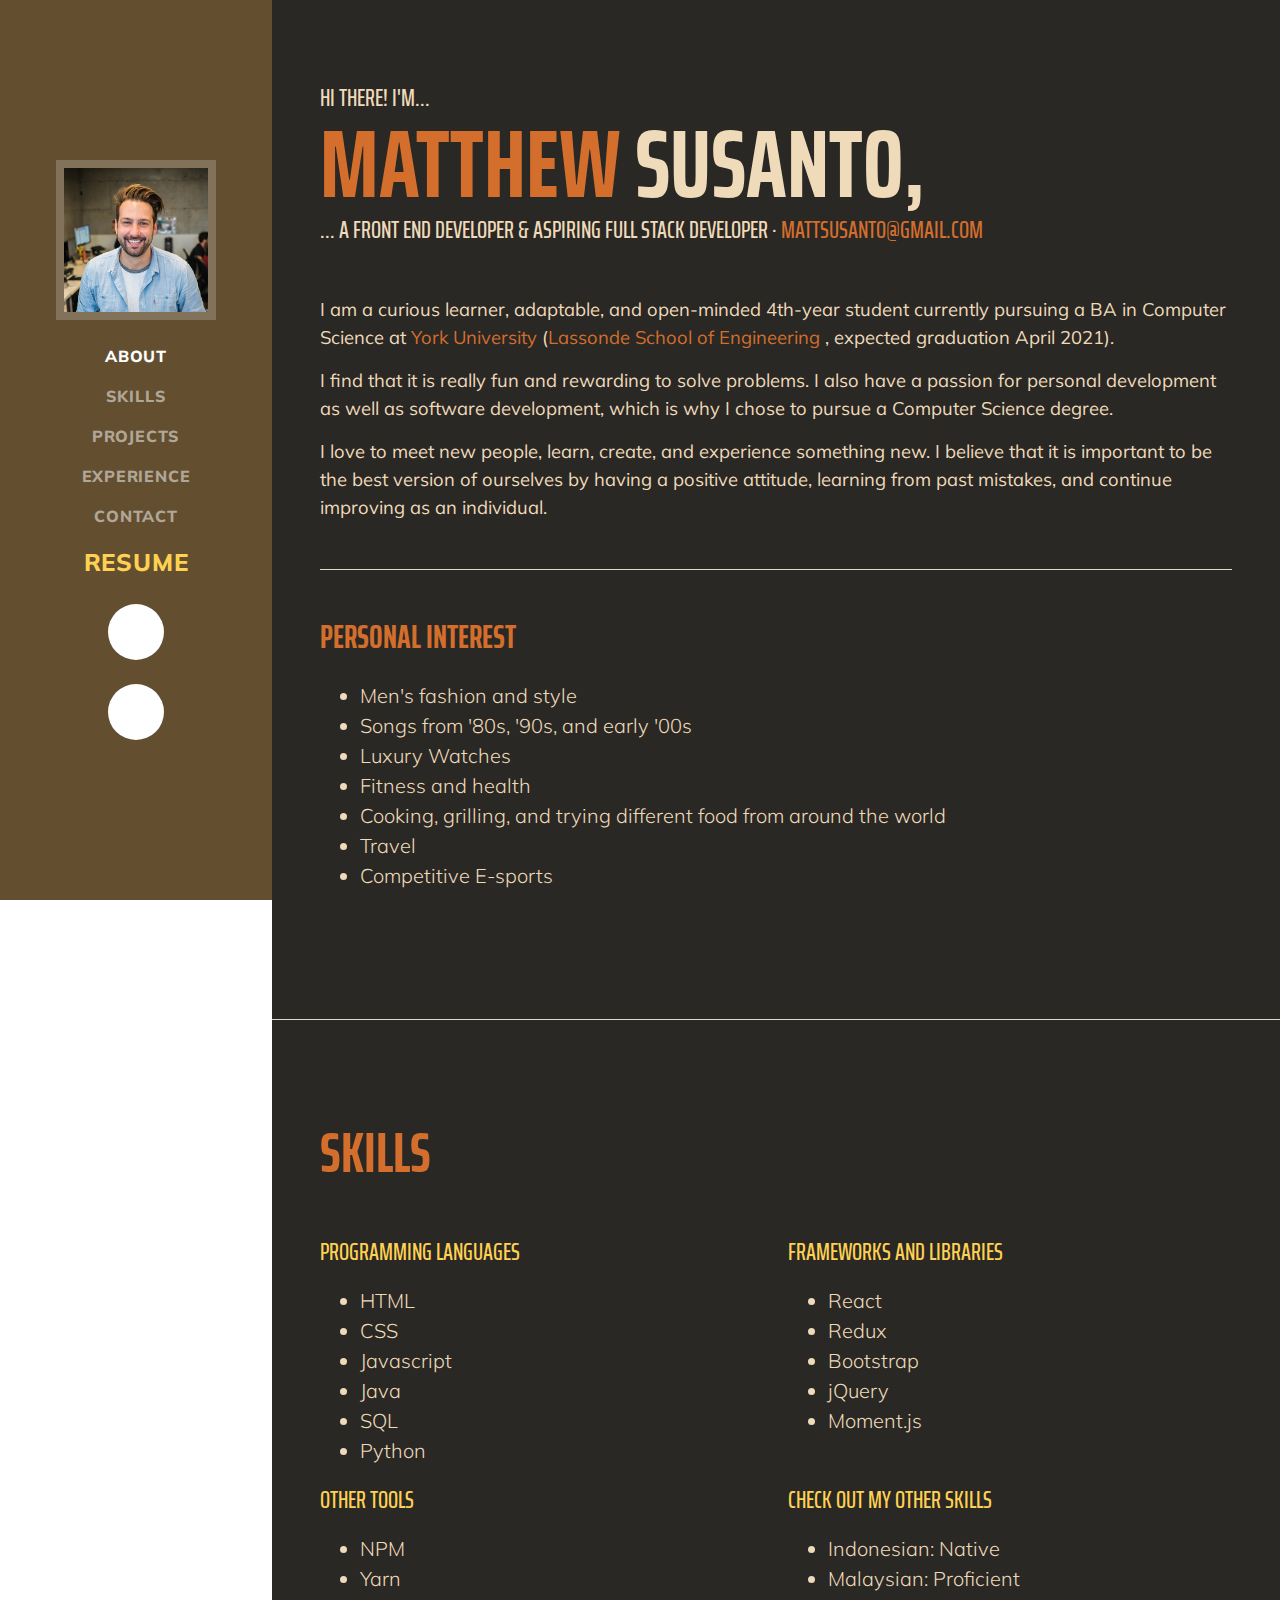
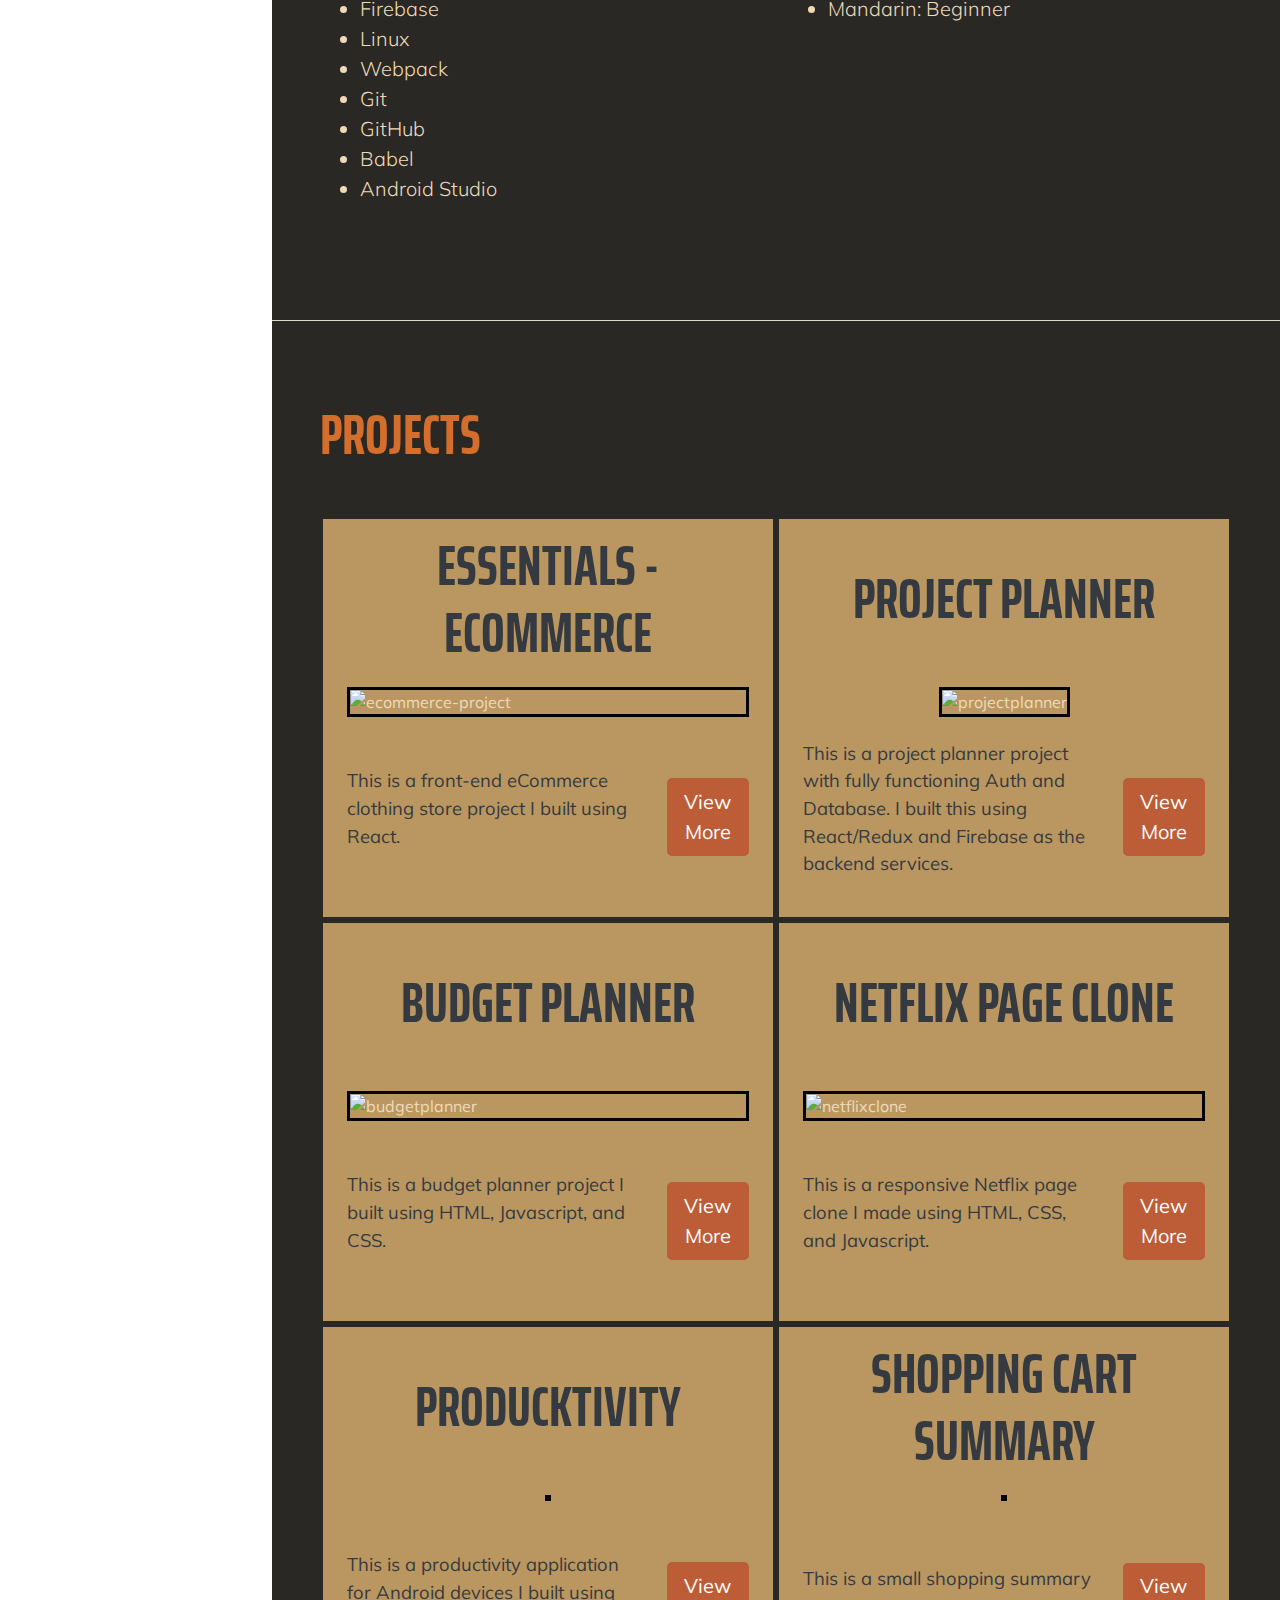
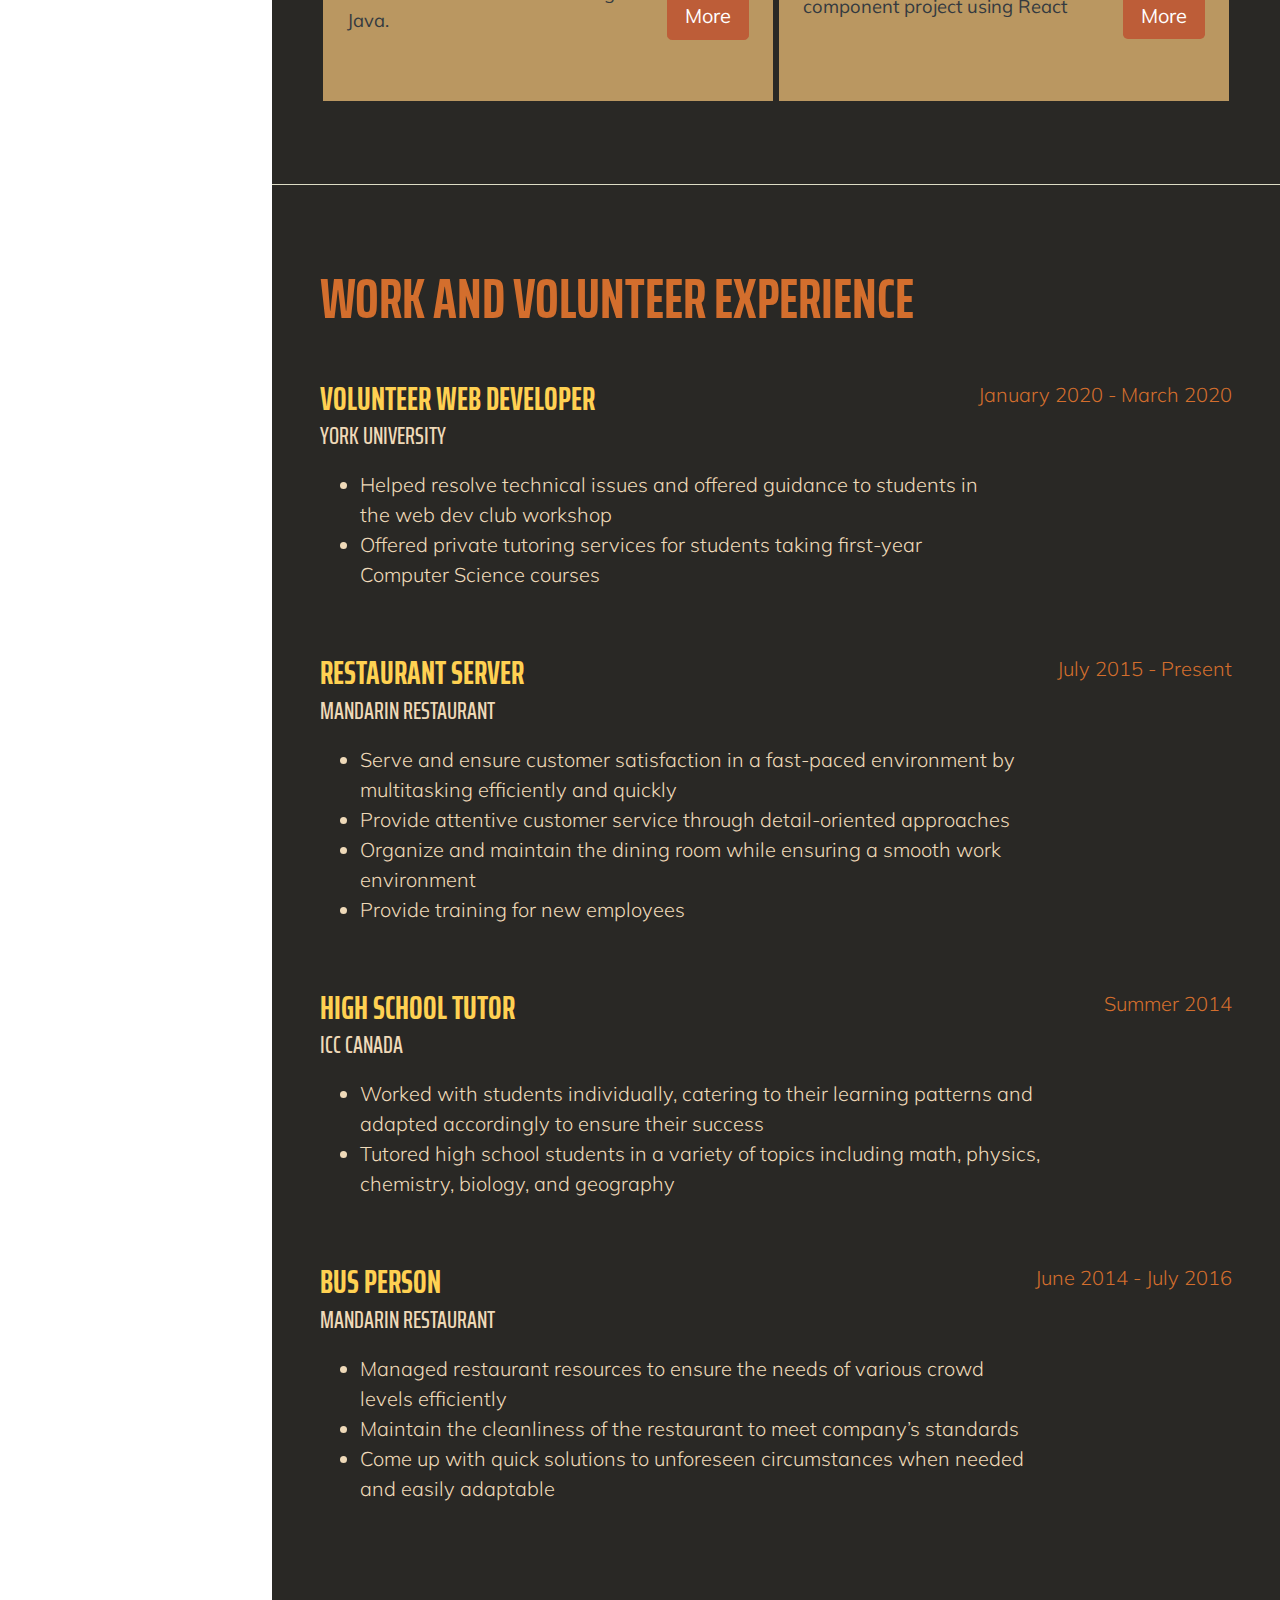
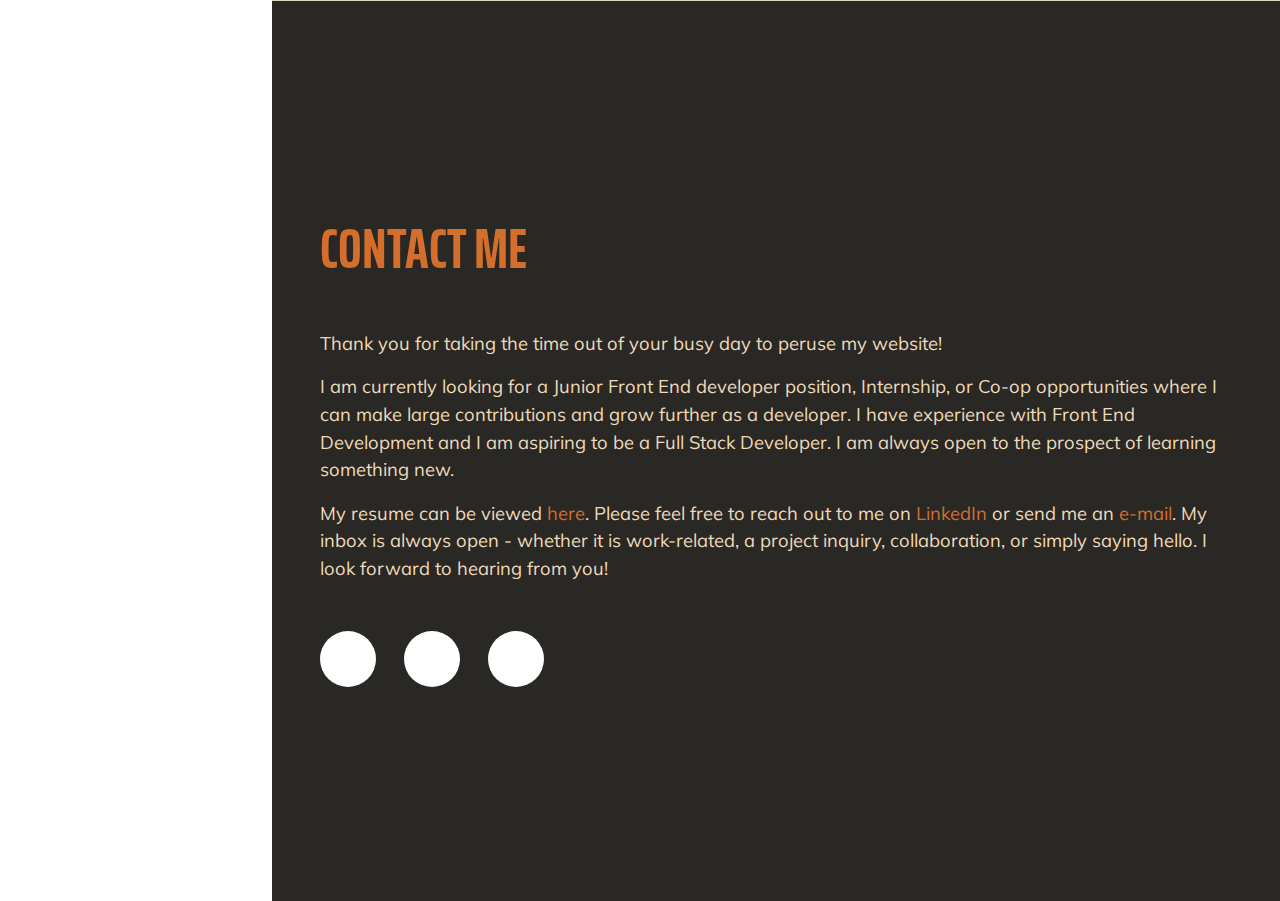
==== index.html @ cb255384 "Initial commit" ====
<!-- -------------------------------------------------------- -->
<!-- -------------------------------------------------------- -->
<!-- -------------------------------------------------------- -->
<!-- -------------------------------------------------------- -->

<!-- Thank you for taking the time to inspect my website. Enjoy browsing!
July 7, 2020 -->

<!-- -------------------------------------------------------- -->
<!-- -------------------------------------------------------- -->
<!-- -------------------------------------------------------- -->
<!DOCTYPE html>
<html lang="en">

<head>
    <meta charset="utf-8" />
    <meta name="viewport" content="width=device-width, initial-scale=1, shrink-to-fit=no" />
    <meta name="author" content="Matthew Susanto" />
    <title>Matthew Susanto</title>
    <link rel="icon" type="image/x-icon" href="assets/img/hydralogo.png" />
    <!-- im using fontawesome here -->
    <script src="https://use.fontawesome.com/releases/v5.13.0/js/all.js" crossorigin="anonymous"></script>
    <!-- this is the google font -->
    <link href="https://fonts.googleapis.com/css?family=Saira+Extra+Condensed:500,700" rel="stylesheet"
        type="text/css" />
    <link href="https://fonts.googleapis.com/css?family=Muli:400,400i,800,800i" rel="stylesheet" type="text/css" />
    <!-- the css with bootstrap -->
    <link href="css/styles.css" rel="stylesheet" />
</head>

<body id="page-top">
    <!-- This is the Navigation component-->
    <nav class="navbar navbar-expand-lg navbar-dark bg-primary fixed-top" id="sideNav">
        <a class="navbar-brand js-scroll-trigger" href="#page-top">
            <span class="d-block d-lg-none">Matthew Susanto</span>
            <span class="d-none d-lg-block"><img class="img-fluid slide-in-top img-profile rounded-circle mx-auto mb-2"
                    src="assets/img/profile.jpg" alt="" /></span>
        </a>
        <button class="navbar-toggler" type="button" data-toggle="collapse" data-target="#navbarSupportedContent"
            aria-controls="navbarSupportedContent" aria-expanded="false" aria-label="Toggle navigation"><span
                class="navbar-toggler-icon"></span></button>
        <div class="collapse navbar-collapse" id="navbarSupportedContent">
            <ul class="navbar-nav">
                <li class="nav-item"><a class="nav-link js-scroll-trigger" href="#about">About</a></li>
                <li class="nav-item"><a class="nav-link js-scroll-trigger" href="#skills">Skills</a></li>
                <li class="nav-item"><a class="nav-link js-scroll-trigger" href="#projects">Projects</a></li>
                <li class="nav-item"><a class="nav-link js-scroll-trigger" href="#experience">Experience</a></li>
                <li class="nav-item"><a class="nav-link js-scroll-trigger" href="#contact">Contact</a></li>
                <li class="nav-item"><a class="nav-link resume-link heartbeat"
                        href="https://www.matthewsusanto.com/MatthewResume-V1.pdf">Resume</a></li>
                <li class="nav-item p-3  d-flex justify-content-center">
                    <div class="social-icons-nav ">
                        <a class="nav-link social-icon-nav " href="https://www.linkedin.com/in/matthewsusanto/"><i
                                class="fab fa-linkedin-in"></i></a>
                    </div>
                </li>

                <li class="nav-item p-2  d-flex justify-content-center">
                    <div class="social-icons-nav ">
                        <a class="nav-link social-icon-nav" href="https://github.com/MatthewSusanto"><i
                                class="fab fa-github"></i></a>
                    </div>
                </li>


            </ul>



        </div>

        <a href=""></a>
    </nav>
    <!-- Page Content-->
    <div class="container-fluid p-0 bg-dark text-light">
        <!-- THe about component-->
        <section class="resume-section" id="about">

            <!-- This will be the setting for the mobile -->

            <div class="resume-section-content">
                <span class="photo-mobile "><img class="rounded-circle mobile-img mt-5" src="assets/img/profile.jpg"
                        alt=""></span>

                <div class="mobile-title">
                    <div class="tagline-mobile subheading">Hi there! I'm...</div>
                    <h1 class="mb-0 text-light scale-in-center">
                        <span class="text-primary "> Matthew </span>
                        Susanto,
                    </h1>
                    <div class="subheading mb-5">
                        ... A Front End Developer & aspiring Full Stack Developer ·
                        <a class="text-primary" href="mailto:mattsusanto@gmail.com">mattsusanto@gmail.com</a>
                    </div>
                </div>
                <p class="lead">I am a curious learner, adaptable, and open-minded 4th-year student currently
                    pursuing a BA
                    in Computer Science at <a class="=" text-primary href="https://www.yorku.ca/index.html">York
                        University</a> (<a class="=" text-primary href="https://lassonde.yorku.ca/">Lassonde
                        School of Engineering </a>, expected graduation April 2021).</p>
                <p class="lead">I find that it is really fun and rewarding to solve problems. I also have a passion
                    for personal development as well as software development, which is why I chose to pursue a Computer
                    Science degree.</p>
                <p class="lead mb-5">
                    I love to meet new people, learn, create, and experience something new. I believe that it is
                    important to be the best version of ourselves by having a positive attitude, learning from past
                    mistakes, and continue improving as an individual.</p>

                <hr>

                <div class="mb-5 mt-5">

                    <h3 class="mb-4  text-primary">Personal interest</h3>

                    <ul class="lead">

                        <li> Men's fashion and style </li>
                        <li> Songs from '80s, '90s, and early '00s </li>
                        <li> Luxury Watches </li>
                        <li> Fitness and health </li>
                        <li> Cooking, grilling, and trying different food from around the world</li>
                        <li> Travel </li>
                        <li> Competitive E-sports </li>
                    </ul>

                </div>


            </div>
        </section>

        <hr class="m-0" />

        <!-- skills componennt -->

        <section class="resume-section" id="skills">
            <div class="resume-section-content">

                <h2 class="mb-5 text-primary">Skills</h2>





                <div class="row">
                    <div class="col">


                        <div class="subheading mb-3 text-secondary">Programming Languages</div>
                        <ul class="fa-ul mb-3 lead">
                            <li>
                                <span class="fa-li"><i class="fas fa-check"></i></span>
                                HTML
                            </li>
                            <li>
                                <span class="fa-li"><i class="fas fa-check"></i></span>
                                CSS
                            </li>
                            <li>
                                <span class="fa-li"><i class="fas fa-check"></i></span>
                                Javascript
                            </li>
                            <li>
                                <span class="fa-li"><i class="fas fa-check"></i></span>
                                Java
                            </li>
                            <li>
                                <span class="fa-li"><i class="fas fa-check"></i></span>
                                SQL
                            </li>
                            <li>
                                <span class="fa-li"><i class="fas fa-check"></i></span>
                                Python
                            </li>

                        </ul>

                    </div>

                    <div class="col">
                        <div class="subheading mb-3 text-secondary">Frameworks and Libraries</div>

                        <ul class="fa-ul mb-3 lead">
                            <li>
                                <span class="fa-li"><i class="fas fa-check"></i></span>
                                React
                            </li>
                            <li>
                                <span class="fa-li"><i class="fas fa-check"></i></span>
                                Redux
                            </li>
                            <li>
                                <span class="fa-li"><i class="fas fa-check"></i></span>
                                Bootstrap
                            </li>
                            <li>
                                <span class="fa-li"><i class="fas fa-check"></i></span>
                                jQuery
                            </li>
                            <li>
                                <span class="fa-li"><i class="fas fa-check"></i></span>
                                Moment.js
                            </li>
                        </ul>
                    </div>

                </div>




                <div class="row">
                    <div class="col">
                        <div class="subheading mb-3 text-secondary">Other Tools</div>

                        <ul class="fa-ul mb-3 lead">
                            <li>
                                <span class="fa-li"><i class="fas fa-check"></i></span>
                                NPM
                            </li>
                            <li>
                                <span class="fa-li"><i class="fas fa-check"></i></span>
                                Yarn
                            </li>
                            <li>
                                <span class="fa-li"><i class="fas fa-check"></i></span>
                                Firebase
                            </li>
                            <li>
                                <span class="fa-li"><i class="fas fa-check"></i></span>
                                Linux
                            </li>
                            <li>
                                <span class="fa-li"><i class="fas fa-check"></i></span>
                                Webpack
                            </li>
                            <li>
                                <span class="fa-li"><i class="fas fa-check"></i></span>
                                Git
                            </li>
                            <li>
                                <span class="fa-li"><i class="fas fa-check"></i></span>
                                GitHub
                            </li>

                            <li>
                                <span class="fa-li"><i class="fas fa-check"></i></span>
                                Babel
                            </li>
                            <li>
                                <span class="fa-li"><i class="fas fa-check"></i></span>
                                Android Studio
                            </li>



                        </ul>
                    </div>
                    <div class="col">
                        <div class="subheading mb-3 text-secondary">Check Out My Other Skills</div>

                        <ul class="fa-ul mb-0 lead">
                            <li>
                                <span class="fa-li"><i class="fas fa-check"></i></span>
                                Indonesian: Native
                            </li>
                            <li>
                                <span class="fa-li"><i class="fas fa-check"></i></span>
                                Malaysian: Proficient
                            </li>
                            <li>
                                <span class="fa-li"><i class="fas fa-check"></i></span>
                                Mandarin: Beginner
                            </li>


                        </ul>
                    </div>
                </div>







            </div>

        </section>

        <hr class="m-0" />

        <!-- My Projects -->
        <section class="resume-section" id="projects">

            <div class="resume-section-content">
                <h2 class="mb-5  text-primary">Projects</h2>

                <!-- 
                Main container for projects -->

                <div class="container-fluid">

                    <div class="row">
                        <div class="col-xl-6  bg-light project-card">

                            <!-- inside container -->
                            <div class="container">
                                <div class="row my-3">
                                    <div class="col">
                                        <h2 class="text-center project-name">Essentials - eCommerce</h2>
                                    </div>

                                </div>

                                <!-- For the gifs -->
                                <div class="row">
                                    <div class="col gif-col">
                                        <img class="w-100 project-gif"
                                            src="https://github.com/MatthewSusanto/resource/raw/master/videoGif/HeroSignin.gif?"
                                            alt="ecommerce-project">
                                    </div>
                                </div>

                                <!-- Description and view more -->
                                <div class="row project-description">
                                    <div class="col-9">

                                        <p class="text-dark lead">This is a front-end eCommerce clothing store project I
                                            built using React.
                                        </p>

                                    </div>
                                    <!-- for the button -->
                                    <div class="col-3 align-self-center text-right">
                                        <a type="button" class="btn btn-lg btn-primary btn-block"
                                            href="projects.html#ecommerce">View
                                            More</a>
                                    </div>

                                </div>
                            </div>


                        </div>
                        <div class="col-xl-6  bg-light  project-card">
                            <!-- inside container -->
                            <div class="container">
                                <div class="row my-3 ">
                                    <div class="col">
                                        <h2 class="text-center project-name">Project Planner</h2>
                                    </div>

                                </div>

                                <!-- For the gifs -->
                                <div class="row">
                                    <div class="col gif-col">
                                        <img class="mw-100 project-gif h-auto text-center"
                                            src="https://github.com/MatthewSusanto/resource/raw/master/marioplanner/ezgif.com-crop.gif?"
                                            alt="projectplanner">
                                    </div>
                                </div>

                                <!-- Description and view more -->
                                <div class="row project-description">
                                    <div class="col-9">

                                        <p class="text-dark lead">This is a project planner project with fully
                                            functioning
                                            Auth and Database. I
                                            built this using React/Redux and Firebase as the backend services.
                                        </p>

                                    </div>
                                    <!-- for the button -->
                                    <div class="col-3 align-self-center text-right">
                                        <a type="button" class="btn btn-lg btn-primary btn-block"
                                            href="projects.html#projectplanner">View
                                            More</a>
                                    </div>

                                </div>
                            </div>
                        </div>

                    </div>



                    <div class="row">
                        <div class="col-xl-6 bg-light project-card">
                            <!-- inside container -->
                            <div class="container">
                                <div class="row my-3">
                                    <div class="col">
                                        <h2 class="text-center project-name">Budget Planner</h2>
                                    </div>

                                </div>

                                <!-- For the gifs -->
                                <div class="row">
                                    <div class="col gif-col">
                                        <img class="w-100 project-gif"
                                            src="https://github.com/MatthewSusanto/resource/raw/master/budgety/ezgif.com-video-to-gif%20(2).gif?"
                                            alt="budgetplanner">
                                    </div>
                                </div>

                                <!-- Description and view more -->
                                <div class="row project-description">
                                    <div class="col-9">

                                        <p class="text-dark lead">This is a budget planner project I built using HTML,
                                            Javascript, and CSS.


                                        </p>

                                    </div>
                                    <!-- for the button -->
                                    <div class="col-3 align-self-center text-right">
                                        <a type="button" class="btn btn-lg btn-primary btn-block"
                                            href="projects.html#budgetplanner">View
                                            More</a>
                                    </div>

                                </div>
                            </div>
                        </div>
                        <div class="col-xl-6  bg-light project-card">
                            <!-- inside container -->
                            <div class="container">
                                <div class="row my-3">
                                    <div class="col">
                                        <h2 class="text-center project-name">Netflix Page Clone</h2>
                                    </div>

                                </div>

                                <!-- For the gifs -->
                                <div class="row">
                                    <div class="col gif-col">
                                        <img class="w-100 project-gif"
                                            src="https://github.com/MatthewSusanto/resource/raw/master/netflixClone/ezgif.com-crop.gif?r"
                                            alt="netflixclone">
                                    </div>
                                </div>

                                <!-- Description and view more -->
                                <div class="row project-description">
                                    <div class="col-9">

                                        <p class="text-dark lead">This is a responsive Netflix page clone I made
                                            using HTML, CSS, and
                                            Javascript.
                                        </p>

                                    </div>
                                    <!-- for the button -->
                                    <div class="col-3 align-self-center text-right">
                                        <a type="button" class="btn btn-lg btn-primary btn-block"
                                            href="projects.html#netflixclone">View
                                            More</a>
                                    </div>

                                </div>
                            </div>
                        </div>

                    </div>

                    <div class="row">
                        <div class="col-xl-6  bg-light project-card">
                            <!-- inside container -->
                            <div class="container">
                                <div class="row my-3">
                                    <div class="col">
                                        <h2 class="text-center project-name">Producktivity</h2>
                                    </div>

                                </div>

                                <!-- For the gifs -->
                                <div class="row">
                                    <div class="col gif-col">
                                        <img class="mw-100 project-gif"
                                            src="https://github.com/MatthewSusanto/resource/raw/master/producktivityGIF/AllowPermission.gif?"
                                            alt="">
                                    </div>
                                </div>

                                <!-- Description and view more -->
                                <div class="row project-description">
                                    <div class="col-9">

                                        <p class="text-dark lead">This is a productivity application for Android devices
                                            I
                                            built using Java.
                                        </p>

                                    </div>
                                    <!-- for the button -->
                                    <div class="col-3 align-self-center text-right">
                                        <a type="button" class="btn btn-lg btn-primary btn-block"
                                            href="projects.html#producktivity">View
                                            More</a>
                                    </div>

                                </div>
                            </div>
                        </div>
                        <div class="col-xl-6 bg-light project-card">

                            <div class="container">
                                <div class="row my-3">
                                    <div class="col">
                                        <h2 class="text-center project-name">Shopping Cart Summary</h2>
                                    </div>

                                </div>

                                <!-- For the gifs -->
                                <div class="row">
                                    <div class="col gif-col">
                                        <img class="mw-100 project-gif"
                                            src="https://github.com/MatthewSusanto/resource/raw/master/shoppingSummary/shoppingSummary.gif?"
                                            alt="">
                                    </div>
                                </div>

                                <!-- Description and view more -->
                                <div class="row project-description">
                                    <div class="col-9">

                                        <p class="text-dark lead">This is a small shopping summary component project
                                            using React


                                        </p>

                                    </div>
                                    <!-- for the button -->
                                    <div class="col-3 align-self-center text-center">
                                        <a type="button" class=" js-scroll-triggerbtn btn-lg btn-primary btn-block"
                                            href="projects.html#shoppingcart">View
                                            More</a>
                                    </div>

                                </div>
                            </div>

                        </div>

                    </div>

                </div>




            </div>
        </section>


        <hr class="m-0" />

        <!-- Work Experience-->
        <section class="resume-section" id="experience">

            <div class="resume-section-content">
                <h2 class="mb-5  text-primary">Work and Volunteer Experience</h2>
                <div class="d-flex flex-column flex-md-row justify-content-between mb-5 lead">
                    <div class="flex-grow-1">
                        <h3 class="mb-0  text-secondary">Volunteer Web Developer
                        </h3>
                        <div class="subheading mb-3">York University</div>
                        <ul>
                            <li>Helped resolve technical issues and offered guidance to students in the web dev club
                                workshop
                            </li>
                            <li>Offered private tutoring services for students taking first-year Computer Science
                                courses</li>
                        </ul>
                    </div>
                    <div class="flex-shrink-0"><span class="text-primary">January 2020 - March 2020</span></div>
                </div>
                <div class="d-flex flex-column flex-md-row justify-content-between mb-5 lead">
                    <div class="flex-grow-1">
                        <h3 class="mb-0  text-secondary">Restaurant Server</h3>
                        <div class="subheading mb-3">Mandarin Restaurant</div>
                        <ul>
                            <li>Serve and ensure customer satisfaction in a fast-paced environment by multitasking
                                efficiently and quickly</li>
                            <li>Provide attentive customer service through detail-oriented approaches</li>
                            <li>Organize and maintain the dining room while ensuring a smooth work environment</li>
                            <li>Provide training for new employees</li>
                        </ul>

                    </div>
                    <div class="flex-shrink-0"><span class="text-primary">July 2015 - Present</span></div>
                </div>
                <div class="d-flex flex-column flex-md-row justify-content-between mb-5 lead">
                    <div class="flex-grow-1">
                        <h3 class="mb-0  text-secondary">High School Tutor</h3>
                        <div class="subheading mb-3">ICC Canada</div>
                        <ul>
                            <li>Worked with students individually, catering to their learning patterns and adapted
                                accordingly to ensure their success</li>
                            <li>Tutored high school students in a variety of topics including math, physics, chemistry,
                                biology, and geography</li>
                        </ul>
                    </div>
                    <div class="flex-shrink-0"><span class="text-primary">Summer 2014</span></div>
                </div>

                <div class="d-flex flex-column flex-md-row justify-content-between lead">
                    <div class="flex-grow-1">
                        <h3 class="mb-0  text-secondary">Bus Person
                        </h3>
                        <div class="subheading mb-3">Mandarin Restaurant</div>
                        <ul>
                            <li>Managed restaurant resources to ensure the needs of various crowd levels efficiently

                            </li>
                            <li>Maintain the cleanliness of the restaurant to meet company’s standards</li>
                            <li>Come up with quick solutions to unforeseen circumstances when needed and easily
                                adaptable
                            </li>
                        </ul>
                    </div>
                    <div class="flex-shrink-0"><span class="text-primary">June 2014 - July 2016
                        </span></div>
                </div>
            </div>
        </section>


        <hr class="m-0" />
        <!-- Contact component-->
        <section class="resume-section" id="contact">
            <div class="resume-section-content">
                <h2 class="mb-5 text-primary">Contact Me</h2>
                <p class="lead">
                    Thank you for taking the time out of your busy day to peruse my website! </p>

                <p class="lead">

                    I am currently looking for a Junior Front End developer position, Internship, or Co-op opportunities
                    where I can make large contributions and grow further as a developer. I have experience with Front
                    End Development and I am aspiring to be a Full Stack Developer. I am always open to the prospect of
                    learning something new.

                </p>

                <p class="lead">
                    My resume can be viewed <a href="https://www.matthewsusanto.com/MatthewResume-V1.pdf">here</a>.
                    Please feel free to reach out to me on <a
                        href="https://www.linkedin.com/in/matthewsusanto/">LinkedIn</a> or send me an <a
                        class="text-primary" href="mailto:mattsusanto@gmail.com">e-mail</a>.
                    My inbox is always open -
                    whether it is work-related, a project inquiry, collaboration, or simply saying hello. I look forward
                    to hearing from you! </p>

                <div class="social-icons mt-5">
                    <a class="social-icon" href="https://www.linkedin.com/in/matthewsusanto/"><i
                            class="fab fa-linkedin-in"></i></a>
                    <a class="social-icon" href="https://github.com/MatthewSusanto"><i class="fab fa-github"></i></a>
                    <a class="social-icon" href="https://www.matthewsusanto.com/MatthewResume-V1.pdf"><i
                            class="fas fa-file-alt	"></i></a>



                </div>
            </div>
        </section>

    </div>

    <!-- these are the js scripts, and bootstrap -->
    <script src="https://cdnjs.cloudflare.com/ajax/libs/jquery/3.5.1/jquery.min.js"></script>
    <script src="https://stackpath.bootstrapcdn.com/bootstrap/4.5.0/js/bootstrap.bundle.min.js"></script>
    <script src="https://cdnjs.cloudflare.com/ajax/libs/jquery-easing/1.4.1/jquery.easing.min.js"></script>
    <script src="js/scripts.js"></script>
</body>

</html>
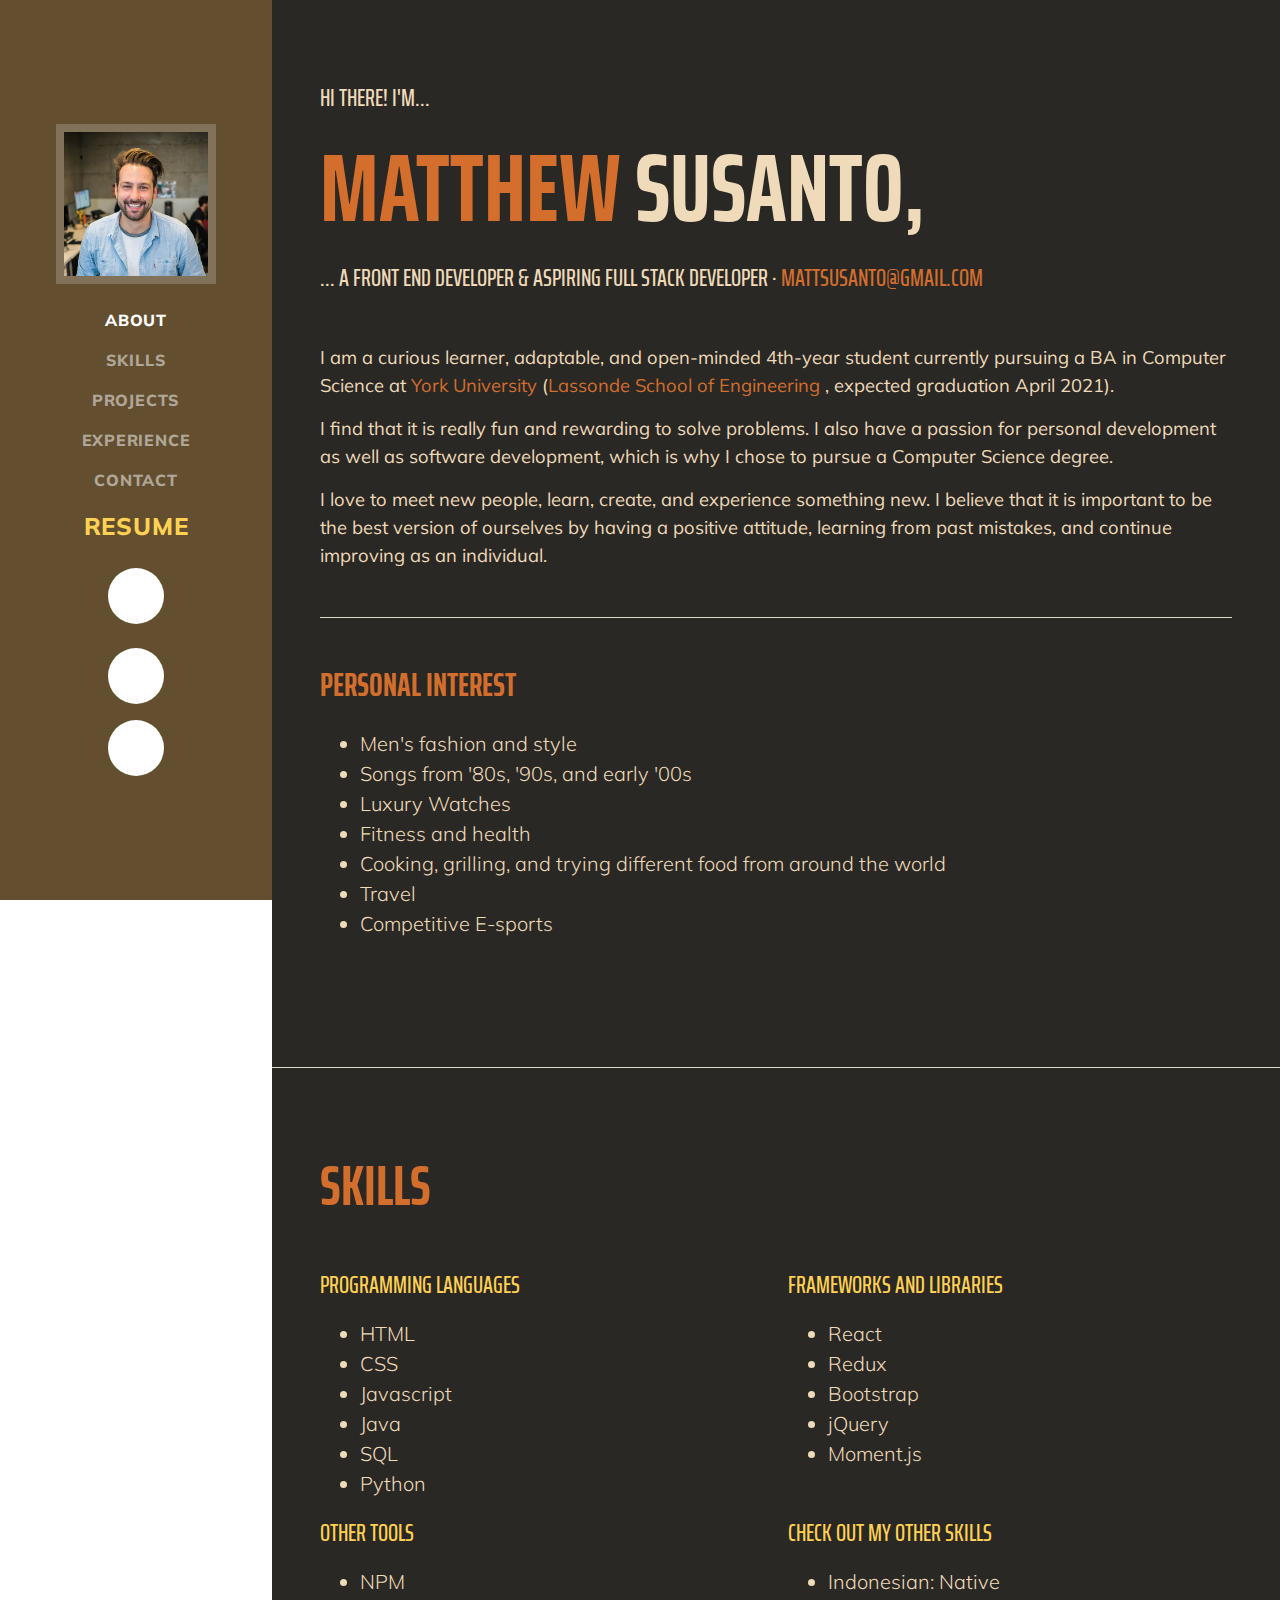
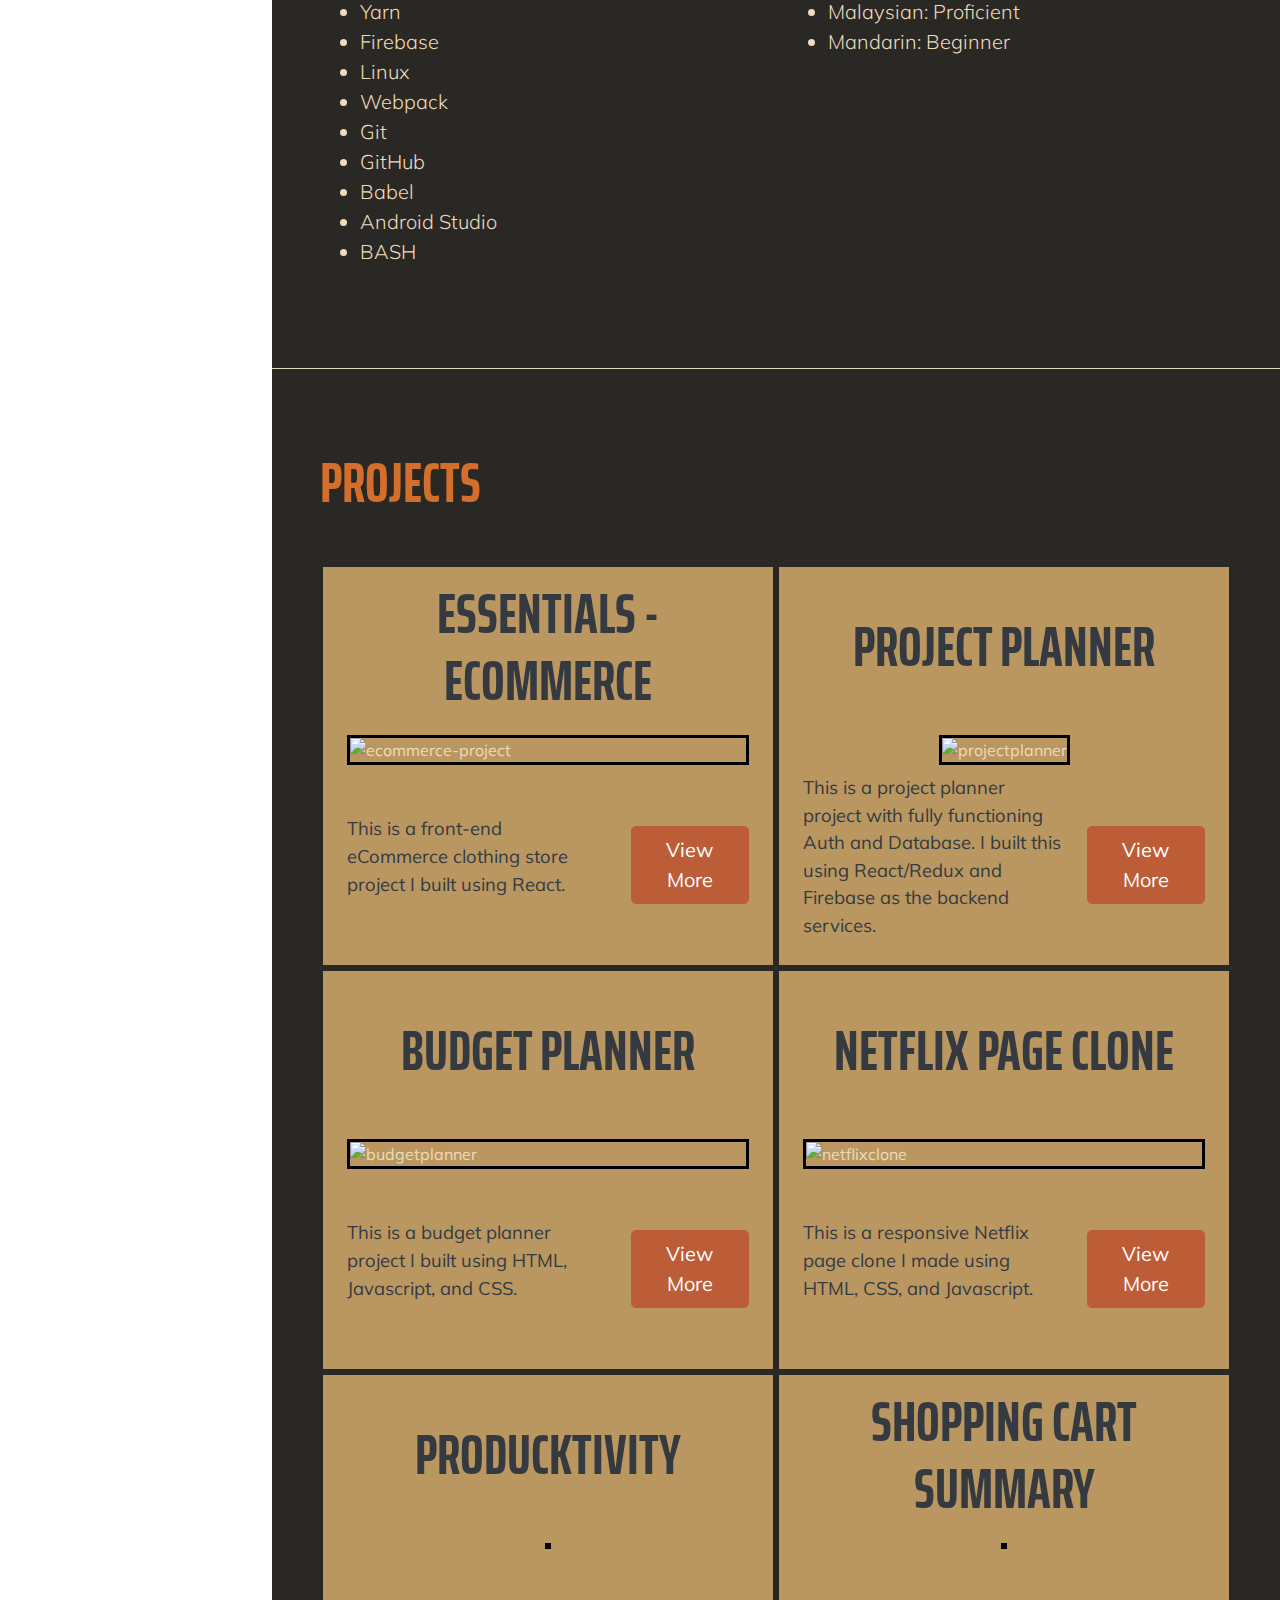
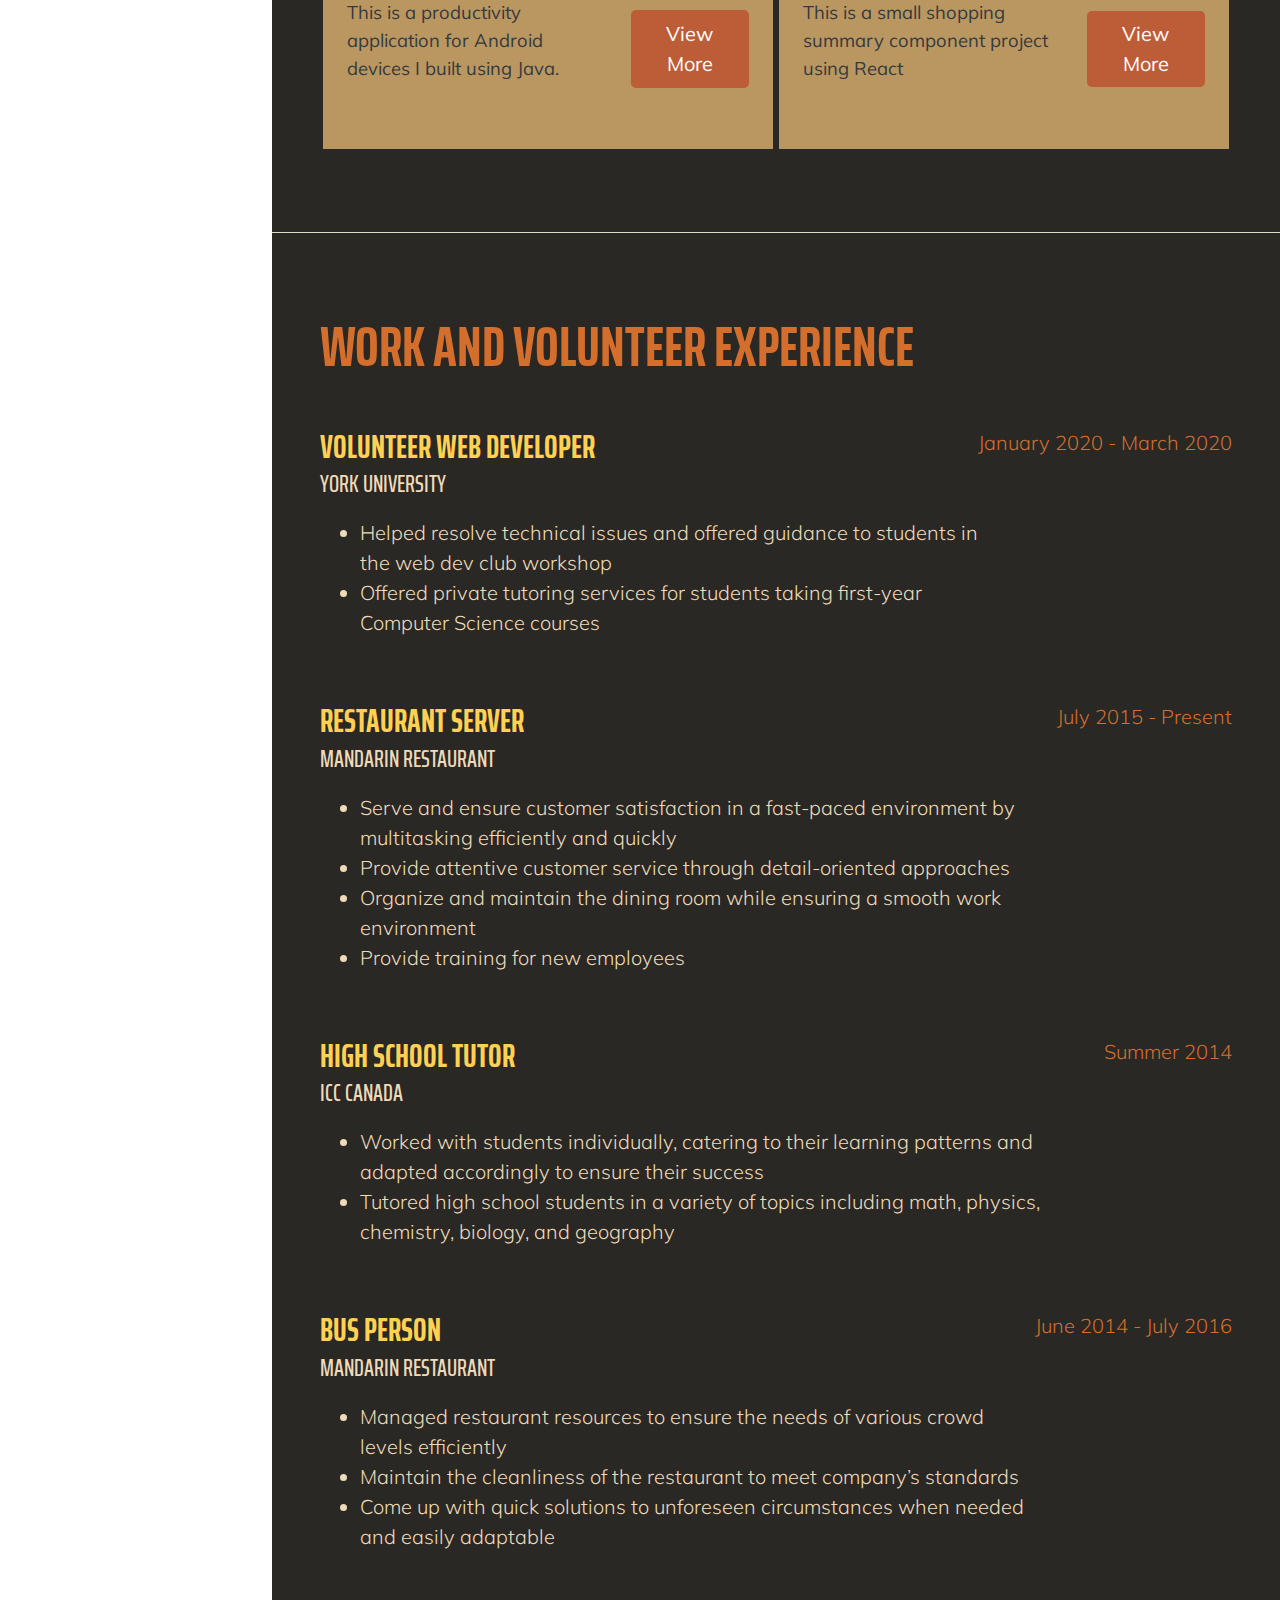
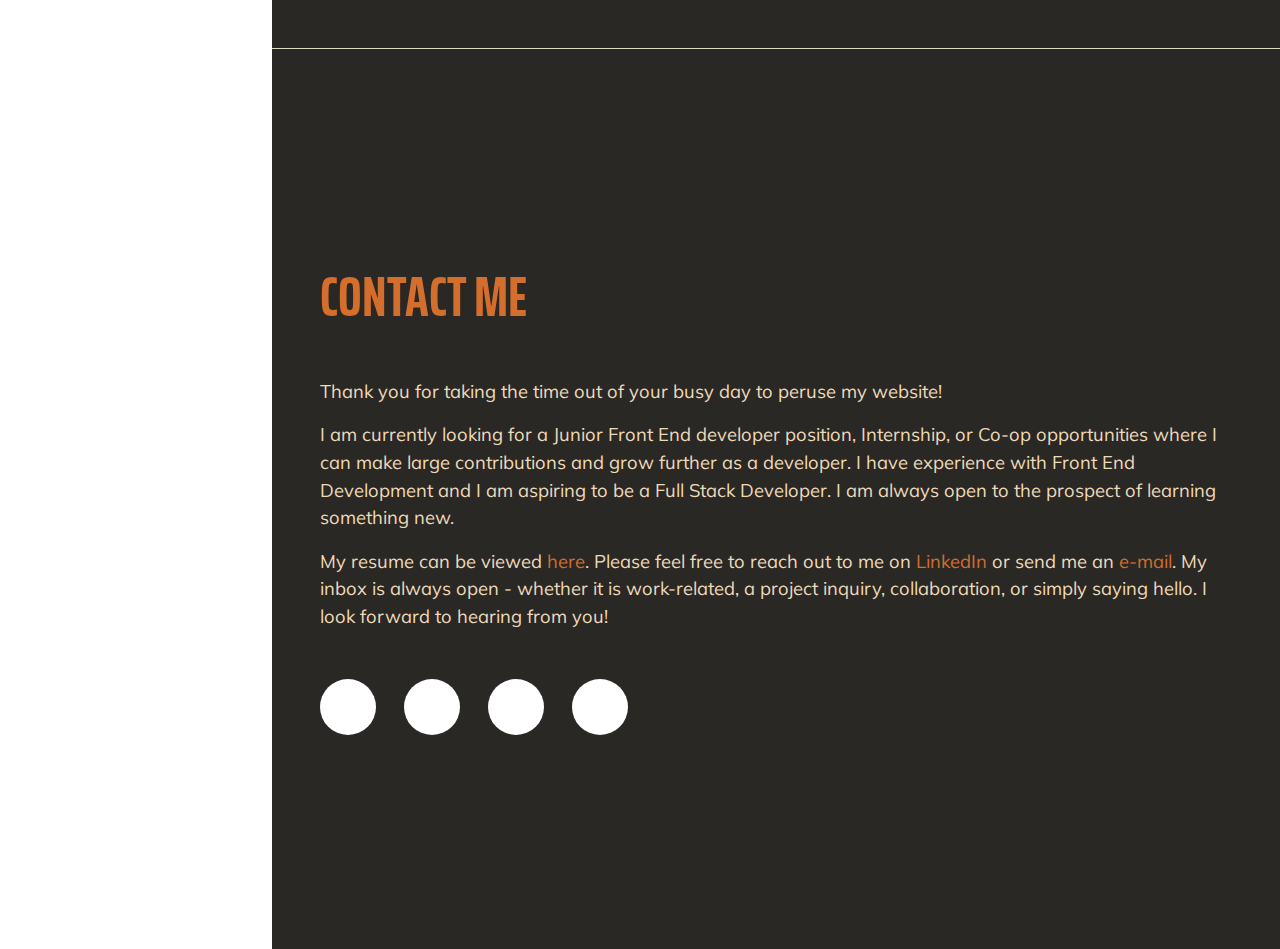
==== commit 6607a797: "fixed navbar" ====
--- a/index.html
+++ b/index.html
@@ -47,7 +47,7 @@
                 <li class="nav-item"><a class="nav-link js-scroll-trigger" href="#experience">Experience</a></li>
                 <li class="nav-item"><a class="nav-link js-scroll-trigger" href="#contact">Contact</a></li>
                 <li class="nav-item"><a class="nav-link resume-link heartbeat"
-                        href="https://www.matthewsusanto.com/MatthewResume-V1.pdf">Resume</a></li>
+                        href="https://mega.nz/file/IzYmzQgI#_RLxfCGa0CTdNENV6rxtUlISXswm5ihHJRUrtBTAKew">Resume</a></li>
                 <li class="nav-item p-3  d-flex justify-content-center">
                     <div class="social-icons-nav ">
                         <a class="nav-link social-icon-nav " href="https://www.linkedin.com/in/matthewsusanto/"><i
@@ -62,6 +62,13 @@
                     </div>
                 </li>
 
+                <li class="nav-item p-2 d-flex justify-content-center">
+                    <div class="social-icons-nav ">
+                        <a class="nav-link social-icon-nav" href="mailto:mattsusanto@gmail.com"><i
+                                class="fa fa-envelope"></i></a>
+                    </div>
+                </li>
+
 
             </ul>
 
@@ -69,14 +76,13 @@
 
         </div>
 
-        <a href=""></a>
     </nav>
     <!-- Page Content-->
     <div class="container-fluid p-0 bg-dark text-light">
         <!-- THe about component-->
         <section class="resume-section" id="about">
 
-            <!-- This will be the setting for the mobile -->
+            <!-- Added feature for the mobile view -->
 
             <div class="resume-section-content">
                 <span class="photo-mobile "><img class="rounded-circle mobile-img mt-5" src="assets/img/profile.jpg"
@@ -84,7 +90,7 @@
 
                 <div class="mobile-title">
                     <div class="tagline-mobile subheading">Hi there! I'm...</div>
-                    <h1 class="mb-0 text-light scale-in-center">
+                    <h1 class="mb-4 mt-4 text-light scale-in-center">
                         <span class="text-primary "> Matthew </span>
                         Susanto,
                     </h1>
@@ -252,6 +258,11 @@
                                 Android Studio
                             </li>
 
+                            <li>
+                                <span class="fa-li"><i class="fas fa-check"></i></span>
+                                BASH
+                            </li>
+
 
 
                         </ul>
@@ -324,7 +335,7 @@
 
                                 <!-- Description and view more -->
                                 <div class="row project-description">
-                                    <div class="col-9">
+                                    <div class="col-8">
 
                                         <p class="text-dark lead">This is a front-end eCommerce clothing store project I
                                             built using React.
@@ -332,7 +343,7 @@
 
                                     </div>
                                     <!-- for the button -->
-                                    <div class="col-3 align-self-center text-right">
+                                    <div class="col-4 align-self-center text-right">
                                         <a type="button" class="btn btn-lg btn-primary btn-block"
                                             href="projects.html#ecommerce">View
                                             More</a>
@@ -364,7 +375,7 @@
 
                                 <!-- Description and view more -->
                                 <div class="row project-description">
-                                    <div class="col-9">
+                                    <div class="col-8">
 
                                         <p class="text-dark lead">This is a project planner project with fully
                                             functioning
@@ -374,7 +385,7 @@
 
                                     </div>
                                     <!-- for the button -->
-                                    <div class="col-3 align-self-center text-right">
+                                    <div class="col-4 align-self-center text-right">
                                         <a type="button" class="btn btn-lg btn-primary btn-block"
                                             href="projects.html#projectplanner">View
                                             More</a>
@@ -410,7 +421,7 @@
 
                                 <!-- Description and view more -->
                                 <div class="row project-description">
-                                    <div class="col-9">
+                                    <div class="col-8">
 
                                         <p class="text-dark lead">This is a budget planner project I built using HTML,
                                             Javascript, and CSS.
@@ -420,7 +431,7 @@
 
                                     </div>
                                     <!-- for the button -->
-                                    <div class="col-3 align-self-center text-right">
+                                    <div class="col-4 align-self-center text-right">
                                         <a type="button" class="btn btn-lg btn-primary btn-block"
                                             href="projects.html#budgetplanner">View
                                             More</a>
@@ -450,7 +461,7 @@
 
                                 <!-- Description and view more -->
                                 <div class="row project-description">
-                                    <div class="col-9">
+                                    <div class="col-8">
 
                                         <p class="text-dark lead">This is a responsive Netflix page clone I made
                                             using HTML, CSS, and
@@ -459,7 +470,7 @@
 
                                     </div>
                                     <!-- for the button -->
-                                    <div class="col-3 align-self-center text-right">
+                                    <div class="col-4 align-self-center text-right">
                                         <a type="button" class="btn btn-lg btn-primary btn-block"
                                             href="projects.html#netflixclone">View
                                             More</a>
@@ -493,7 +504,7 @@
 
                                 <!-- Description and view more -->
                                 <div class="row project-description">
-                                    <div class="col-9">
+                                    <div class="col-8">
 
                                         <p class="text-dark lead">This is a productivity application for Android devices
                                             I
@@ -502,7 +513,7 @@
 
                                     </div>
                                     <!-- for the button -->
-                                    <div class="col-3 align-self-center text-right">
+                                    <div class="col-4 align-self-center text-right">
                                         <a type="button" class="btn btn-lg btn-primary btn-block"
                                             href="projects.html#producktivity">View
                                             More</a>
@@ -532,7 +543,7 @@
 
                                 <!-- Description and view more -->
                                 <div class="row project-description">
-                                    <div class="col-9">
+                                    <div class="col-8">
 
                                         <p class="text-dark lead">This is a small shopping summary component project
                                             using React
@@ -542,7 +553,7 @@
 
                                     </div>
                                     <!-- for the button -->
-                                    <div class="col-3 align-self-center text-center">
+                                    <div class="col-4 align-self-center text-center">
                                         <a type="button" class=" js-scroll-triggerbtn btn-lg btn-primary btn-block"
                                             href="projects.html#shoppingcart">View
                                             More</a>
@@ -655,7 +666,8 @@
                 </p>
 
                 <p class="lead">
-                    My resume can be viewed <a href="https://www.matthewsusanto.com/MatthewResume-V1.pdf">here</a>.
+                    My resume can be viewed <a
+                        href="https://mega.nz/file/IzYmzQgI#_RLxfCGa0CTdNENV6rxtUlISXswm5ihHJRUrtBTAKew">here</a>.
                     Please feel free to reach out to me on <a
                         href="https://www.linkedin.com/in/matthewsusanto/">LinkedIn</a> or send me an <a
                         class="text-primary" href="mailto:mattsusanto@gmail.com">e-mail</a>.
@@ -667,8 +679,10 @@
                     <a class="social-icon" href="https://www.linkedin.com/in/matthewsusanto/"><i
                             class="fab fa-linkedin-in"></i></a>
                     <a class="social-icon" href="https://github.com/MatthewSusanto"><i class="fab fa-github"></i></a>
-                    <a class="social-icon" href="https://www.matthewsusanto.com/MatthewResume-V1.pdf"><i
+                    <a class="social-icon"
+                        href="https://mega.nz/file/IzYmzQgI#_RLxfCGa0CTdNENV6rxtUlISXswm5ihHJRUrtBTAKew"><i
                             class="fas fa-file-alt	"></i></a>
+                    <a class="social-icon" href="mailto:mattsusanto@gmail.com"><i class="fa fa-envelope	"></i></a>
 
 
 
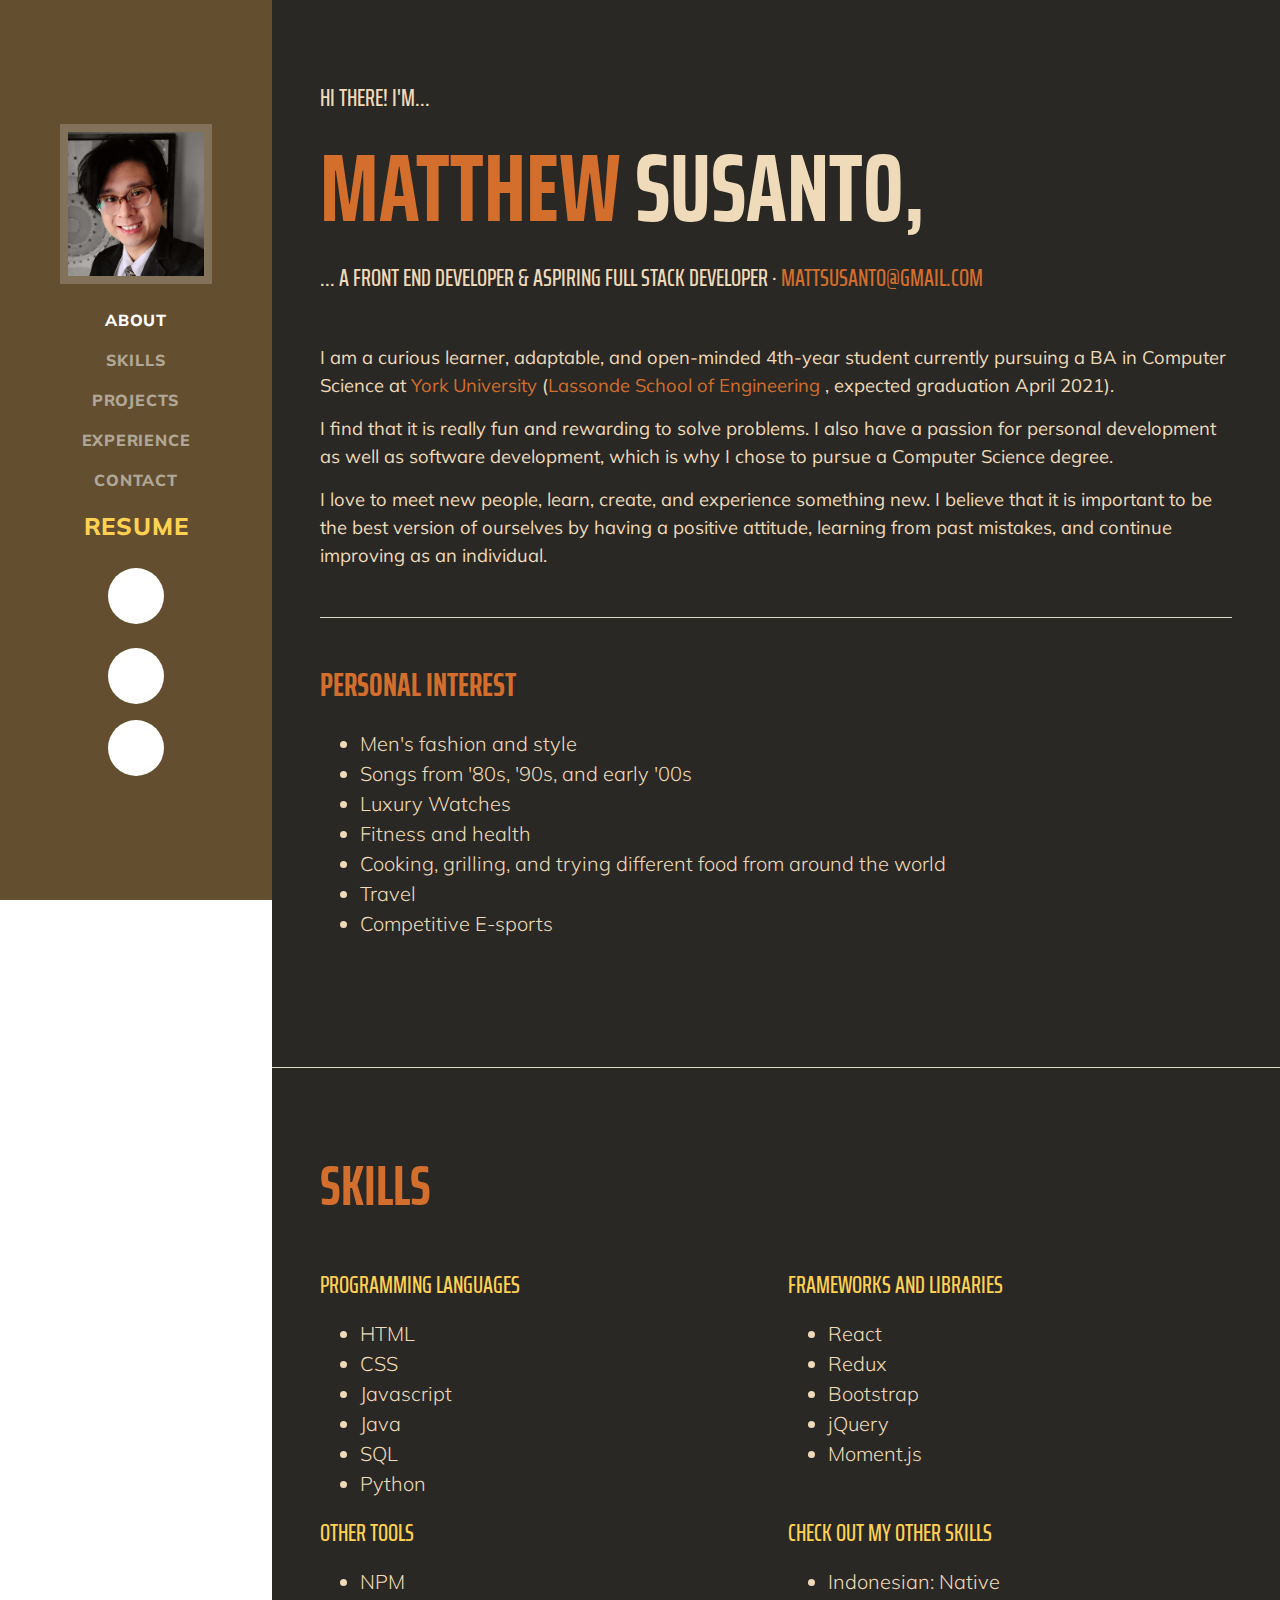
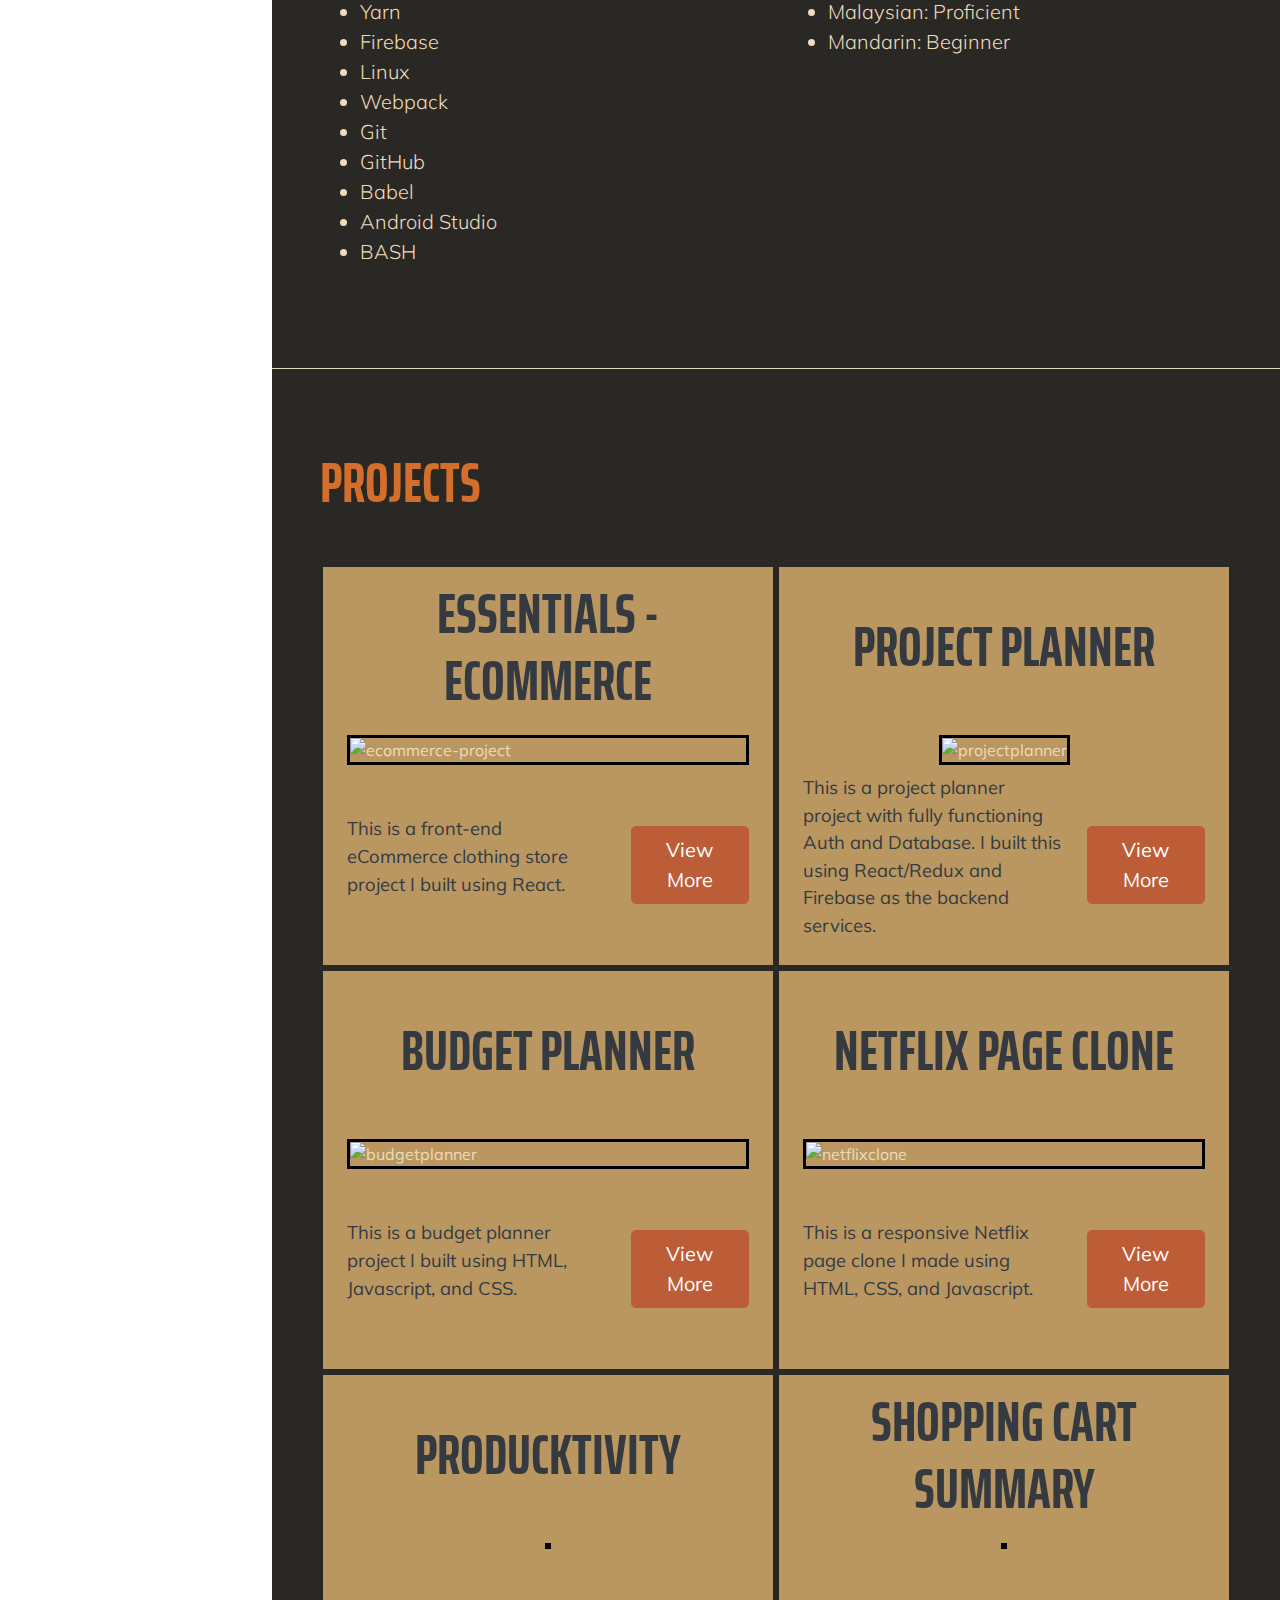
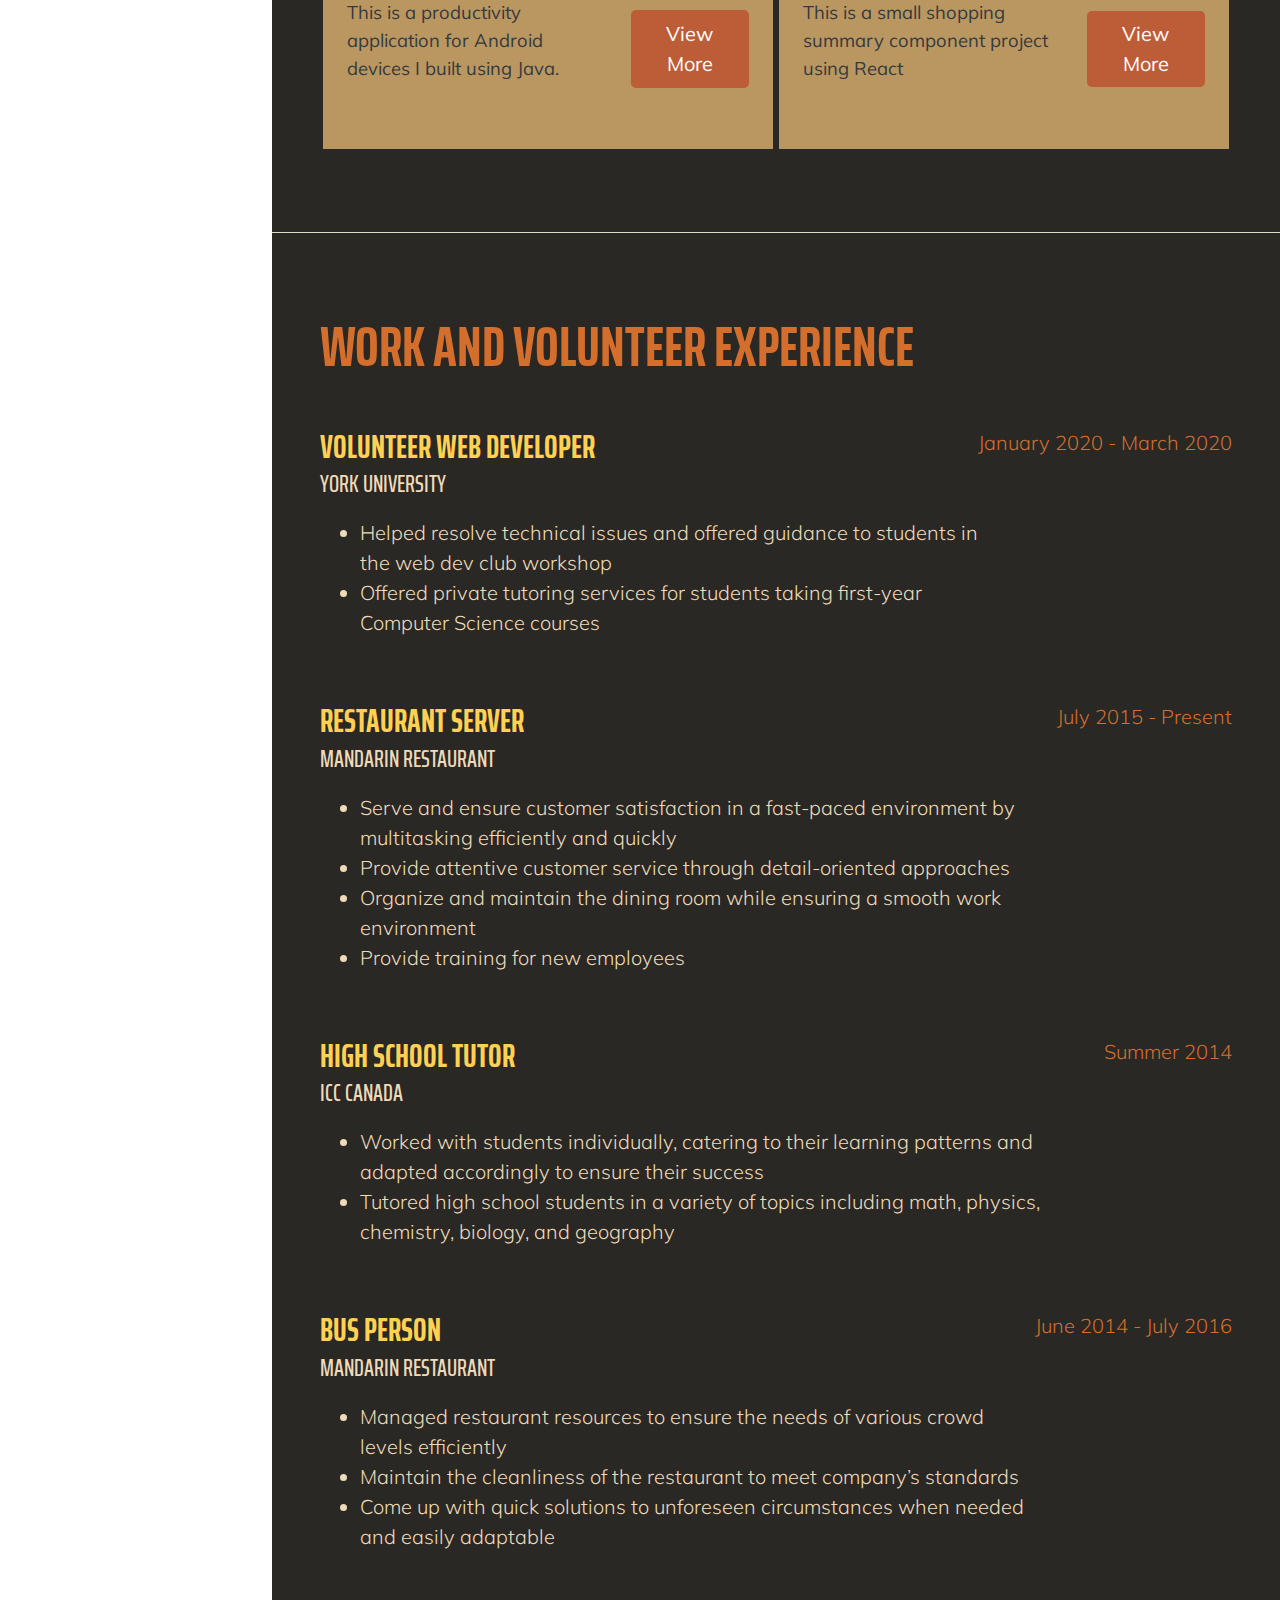
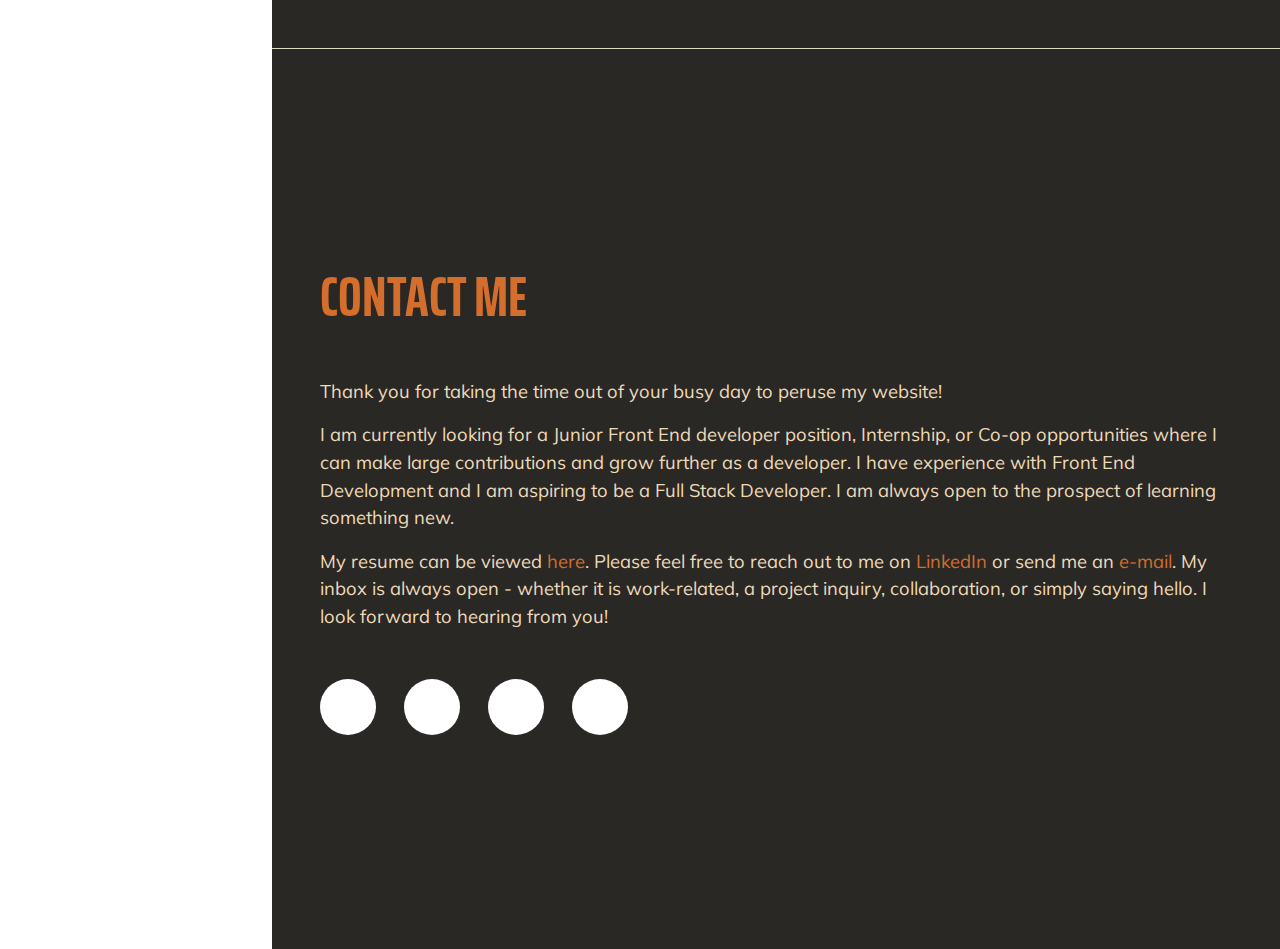
==== commit 20498a40: "final copy" ====
--- a/index.html
+++ b/index.html
@@ -34,7 +34,9 @@
         <a class="navbar-brand js-scroll-trigger" href="#page-top">
             <span class="d-block d-lg-none">Matthew Susanto</span>
             <span class="d-none d-lg-block"><img class="img-fluid slide-in-top img-profile rounded-circle mx-auto mb-2"
-                    src="assets/img/profile.jpg" alt="" /></span>
+                    src="assets/img/profile_picture_2.png" alt="" /></span>
+
+            <!-- added profile picture -->
         </a>
         <button class="navbar-toggler" type="button" data-toggle="collapse" data-target="#navbarSupportedContent"
             aria-controls="navbarSupportedContent" aria-expanded="false" aria-label="Toggle navigation"><span
@@ -85,8 +87,8 @@
             <!-- Added feature for the mobile view -->
 
             <div class="resume-section-content">
-                <span class="photo-mobile "><img class="rounded-circle mobile-img mt-5" src="assets/img/profile.jpg"
-                        alt=""></span>
+                <span class="photo-mobile "><img class="rounded-circle slide-in-top mobile-img mt-5"
+                        src="assets/img/profile_picture_2.png" alt=""></span>
 
                 <div class="mobile-title">
                     <div class="tagline-mobile subheading">Hi there! I'm...</div>
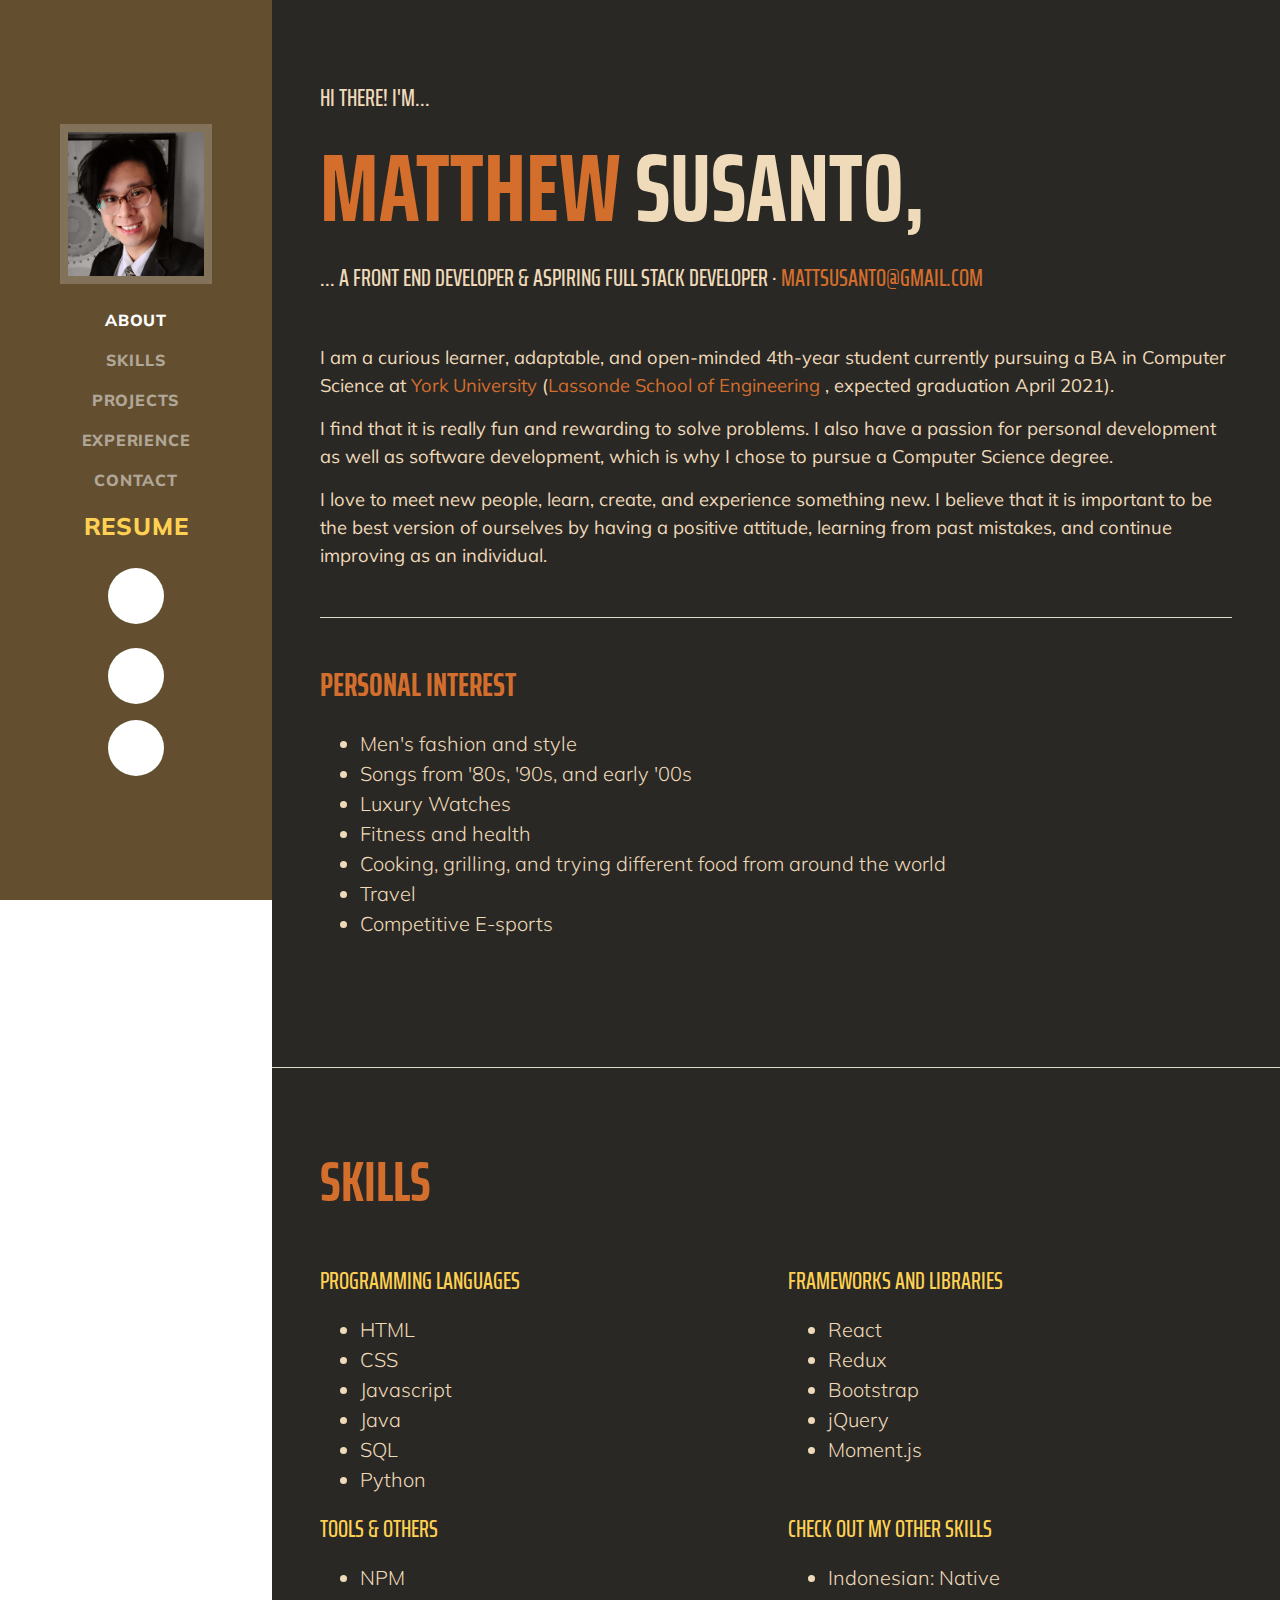
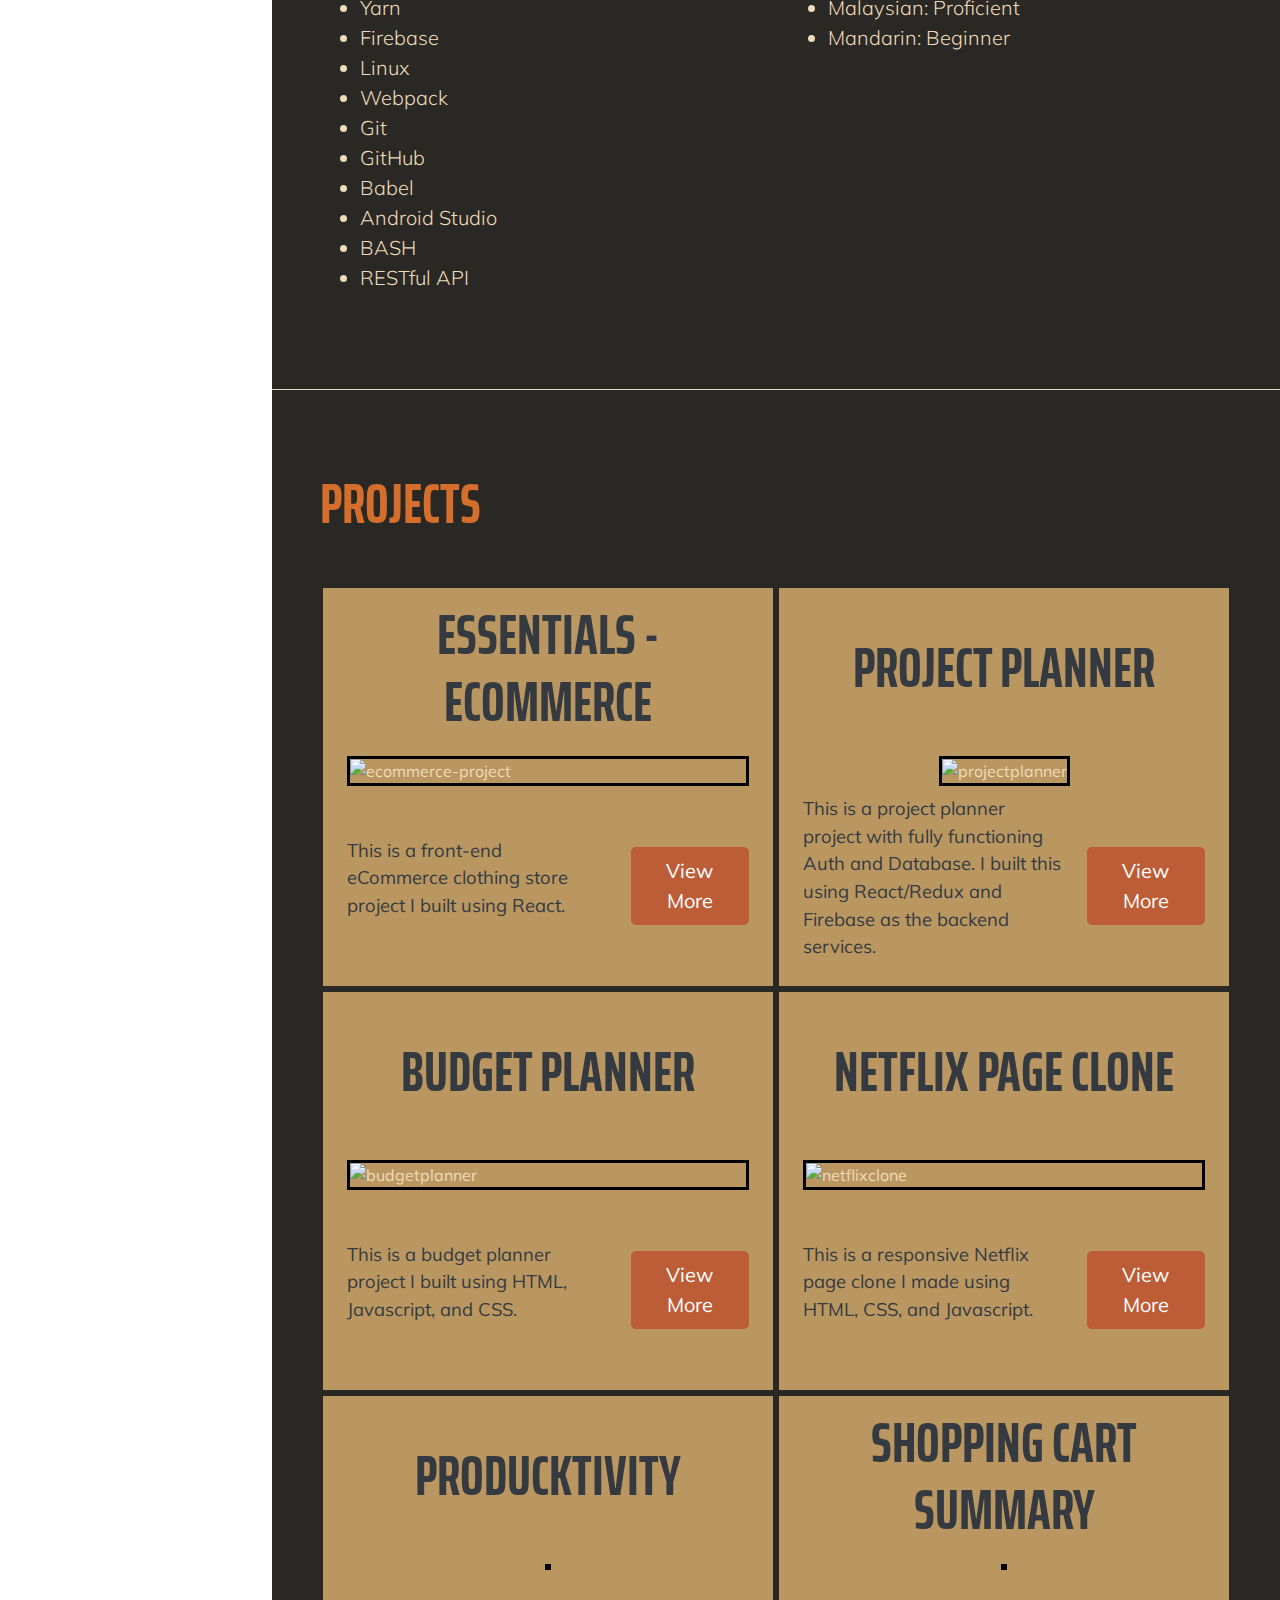
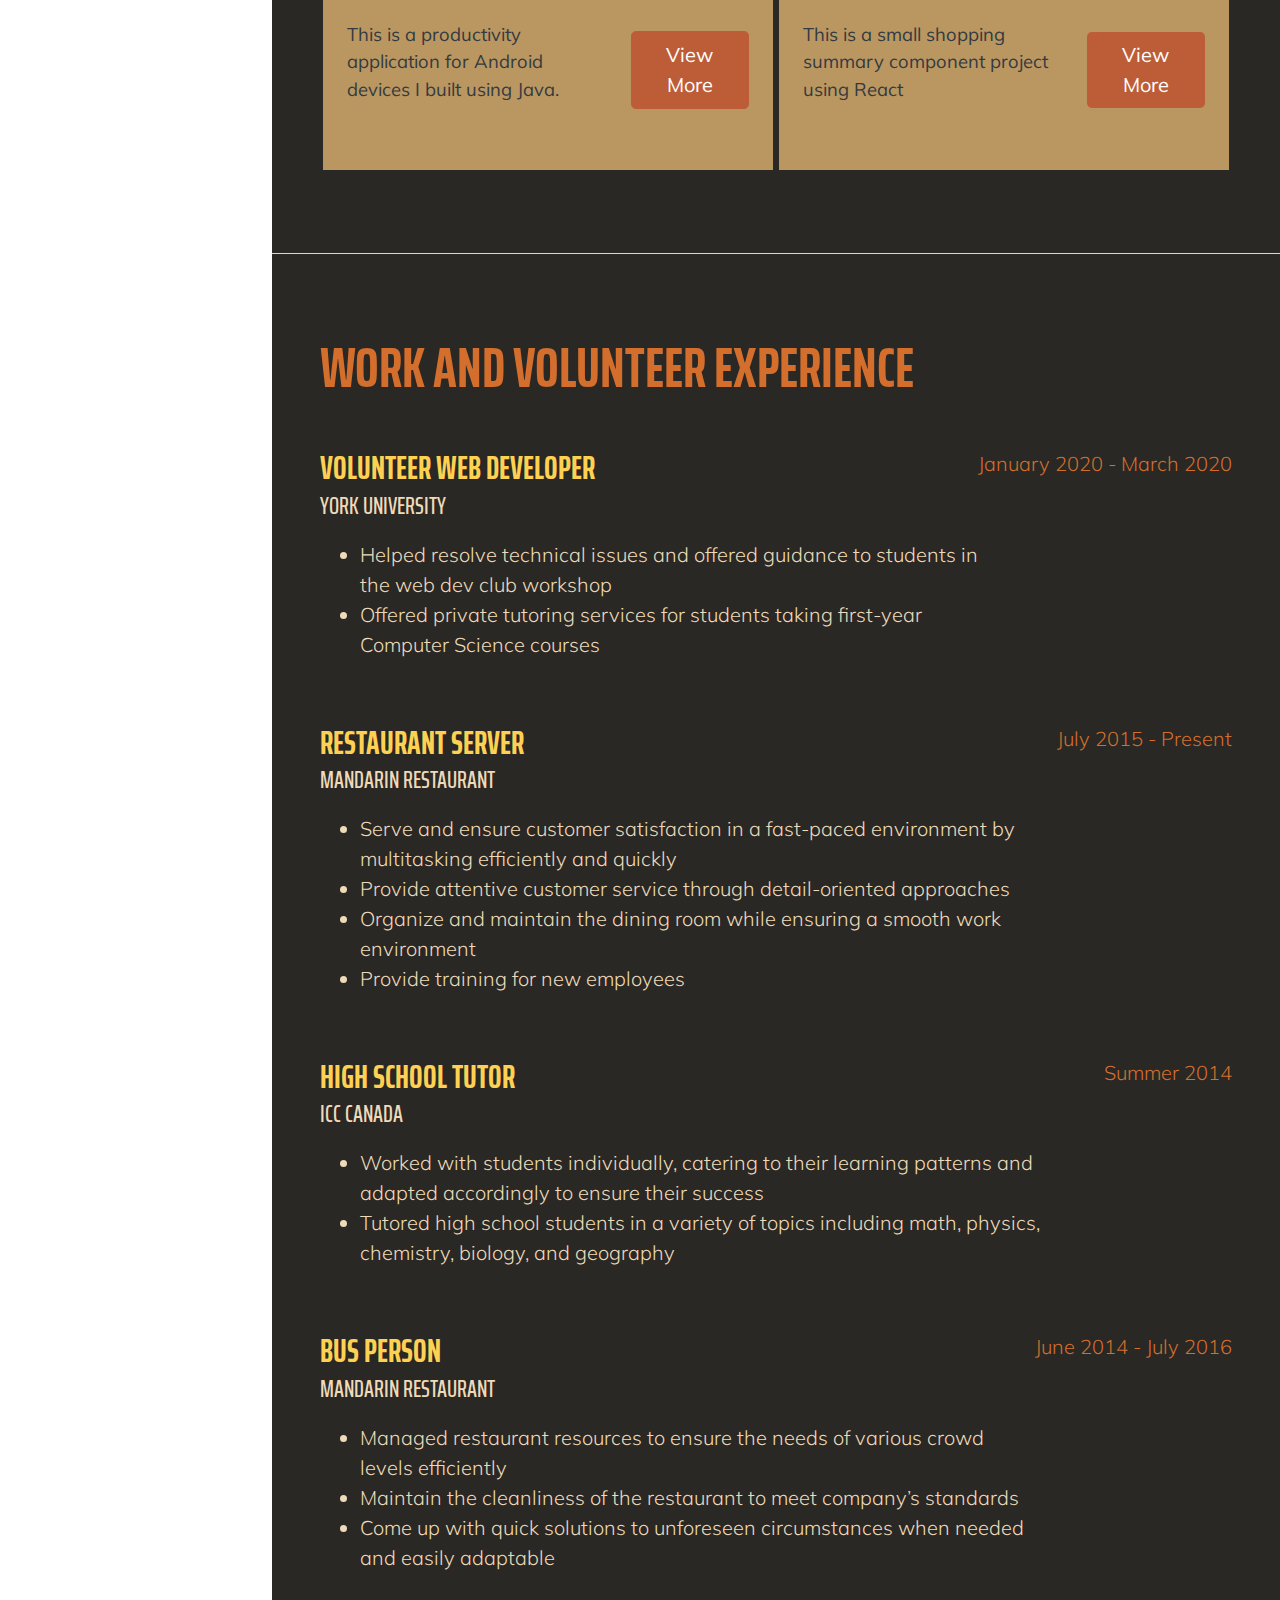
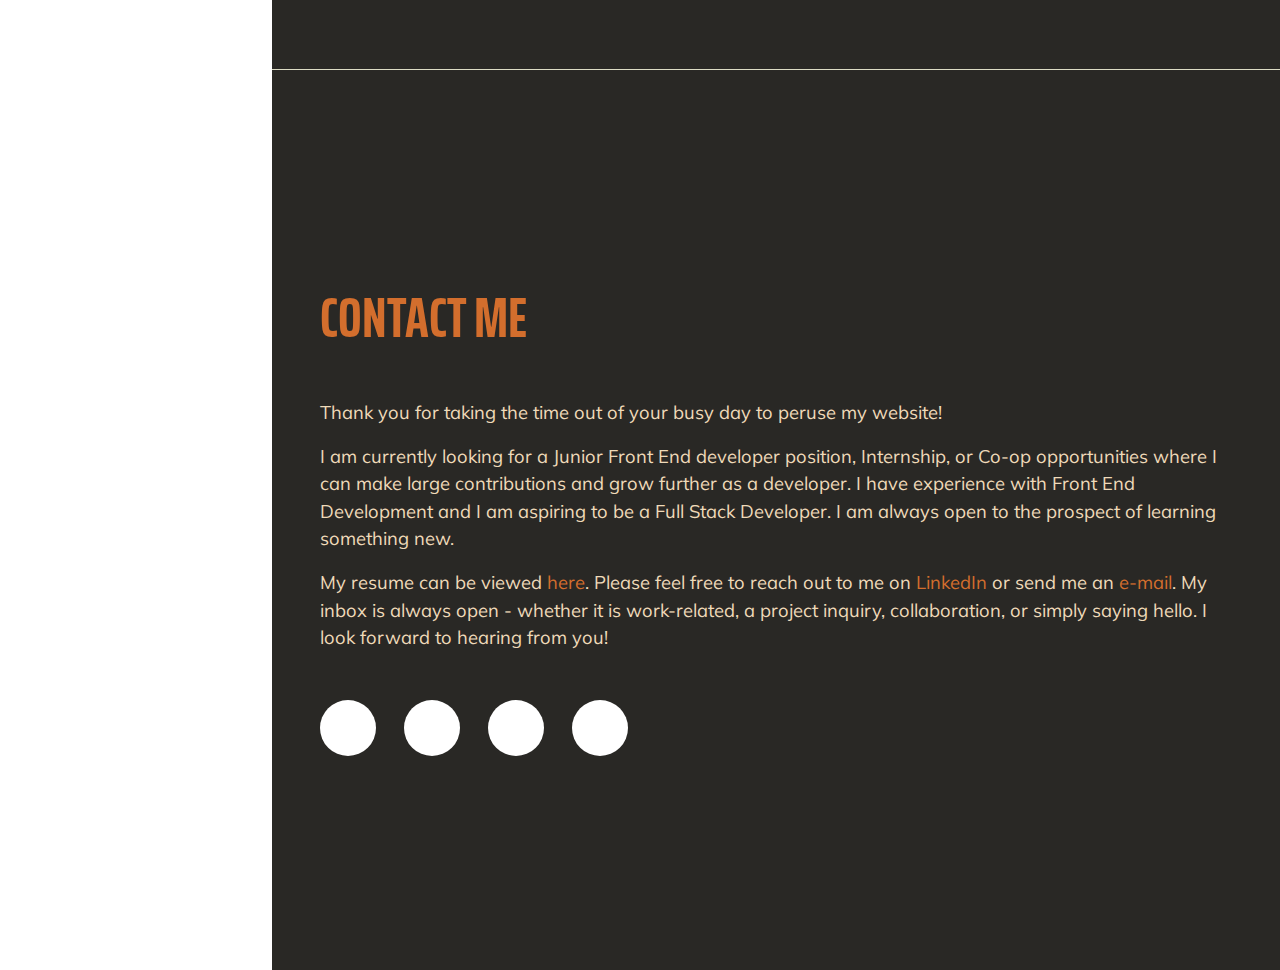
==== commit dbffe9f2: "added new skill" ====
--- a/index.html
+++ b/index.html
@@ -219,7 +219,7 @@
 
                 <div class="row">
                     <div class="col">
-                        <div class="subheading mb-3 text-secondary">Other Tools</div>
+                        <div class="subheading mb-3 text-secondary">Tools & Others</div>
 
                         <ul class="fa-ul mb-3 lead">
                             <li>
@@ -263,6 +263,10 @@
                             <li>
                                 <span class="fa-li"><i class="fas fa-check"></i></span>
                                 BASH
+                            </li>
+                            <li>
+                                <span class="fa-li"><i class="fas fa-check"></i></span>
+                                RESTful API
                             </li>
 
 
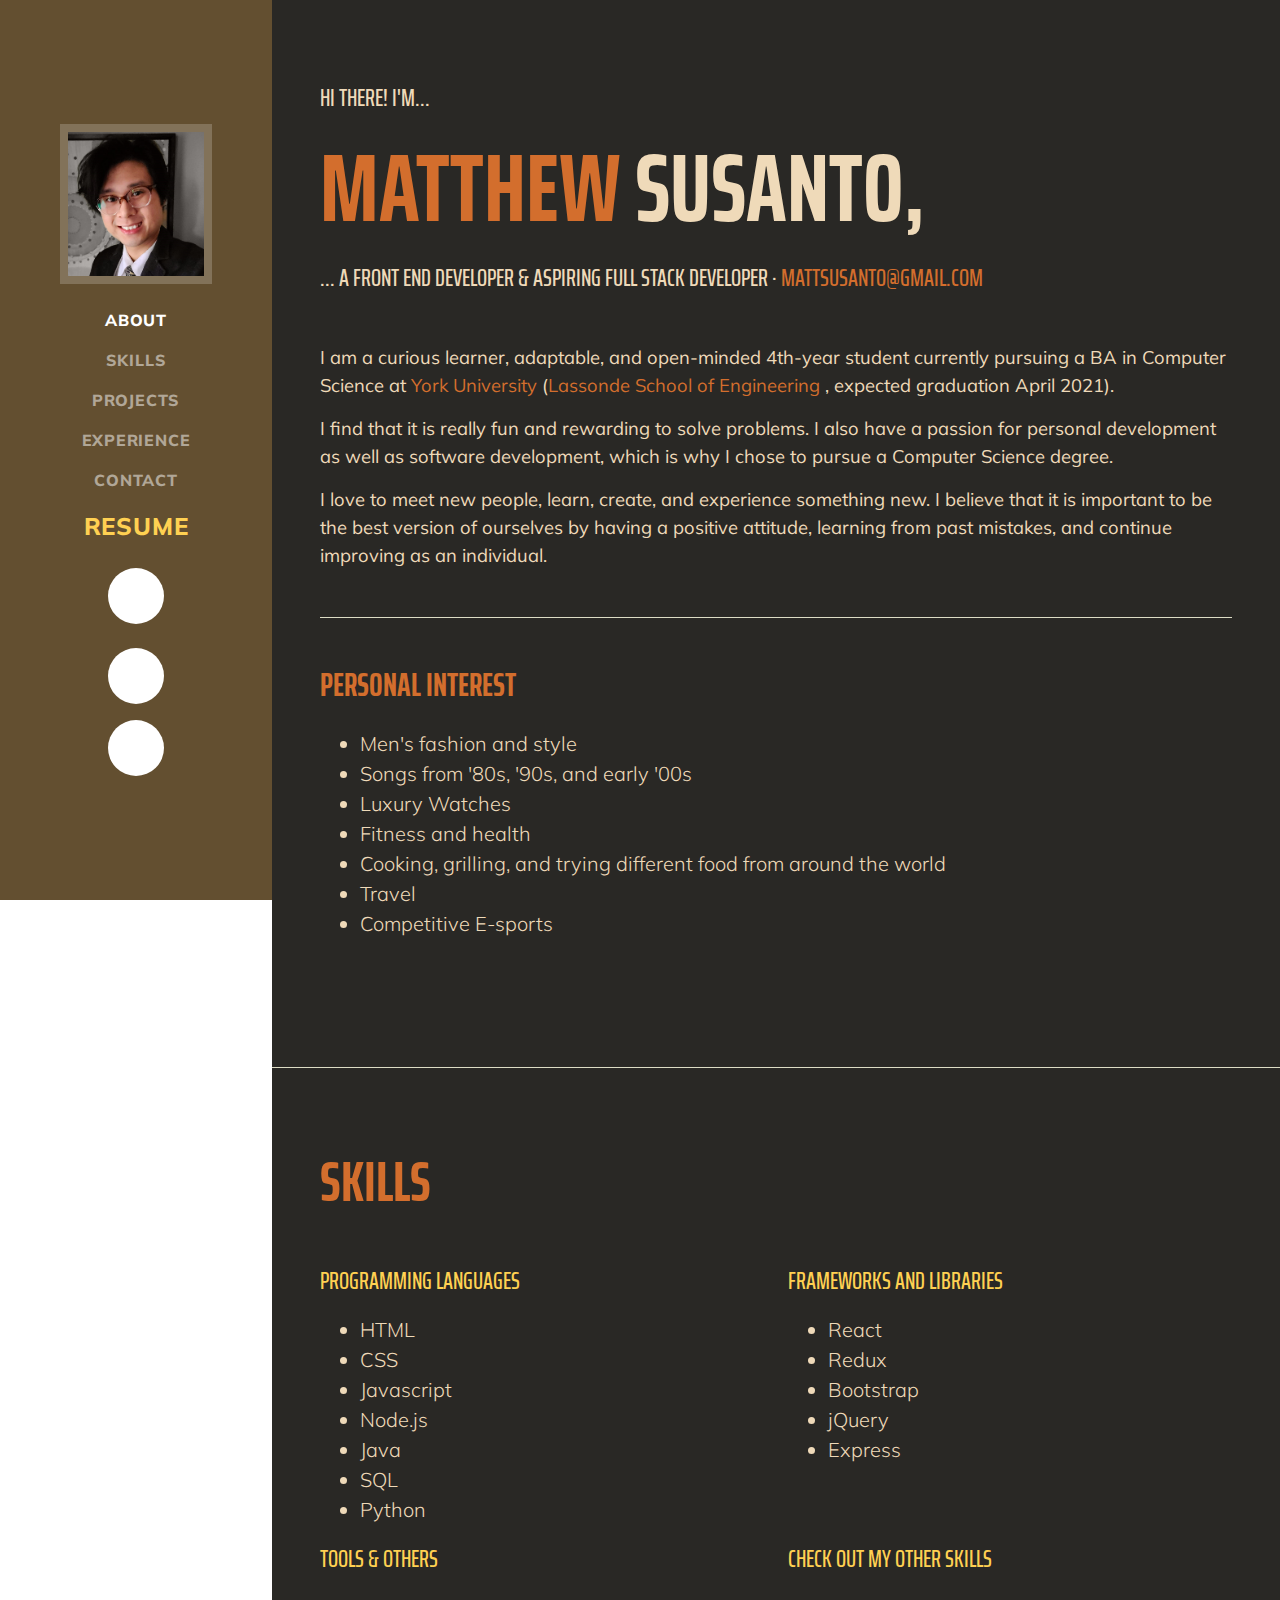
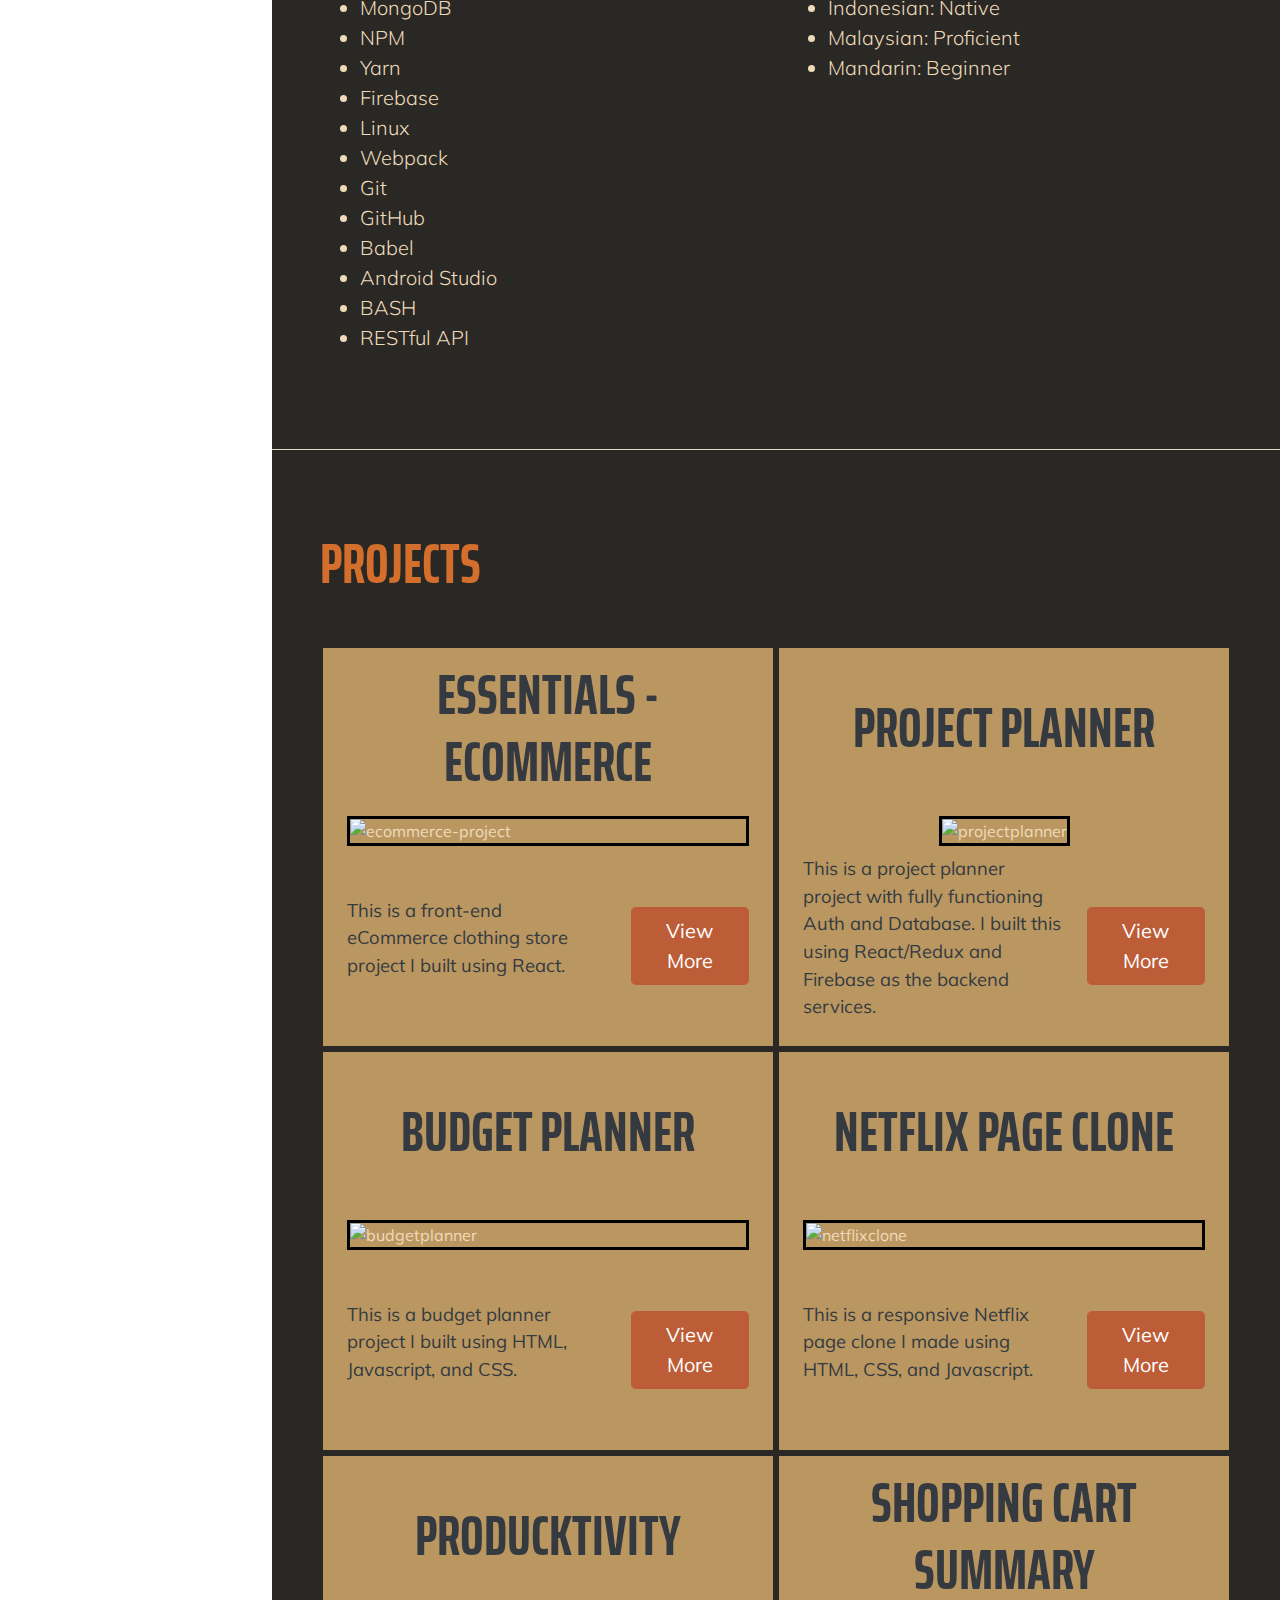
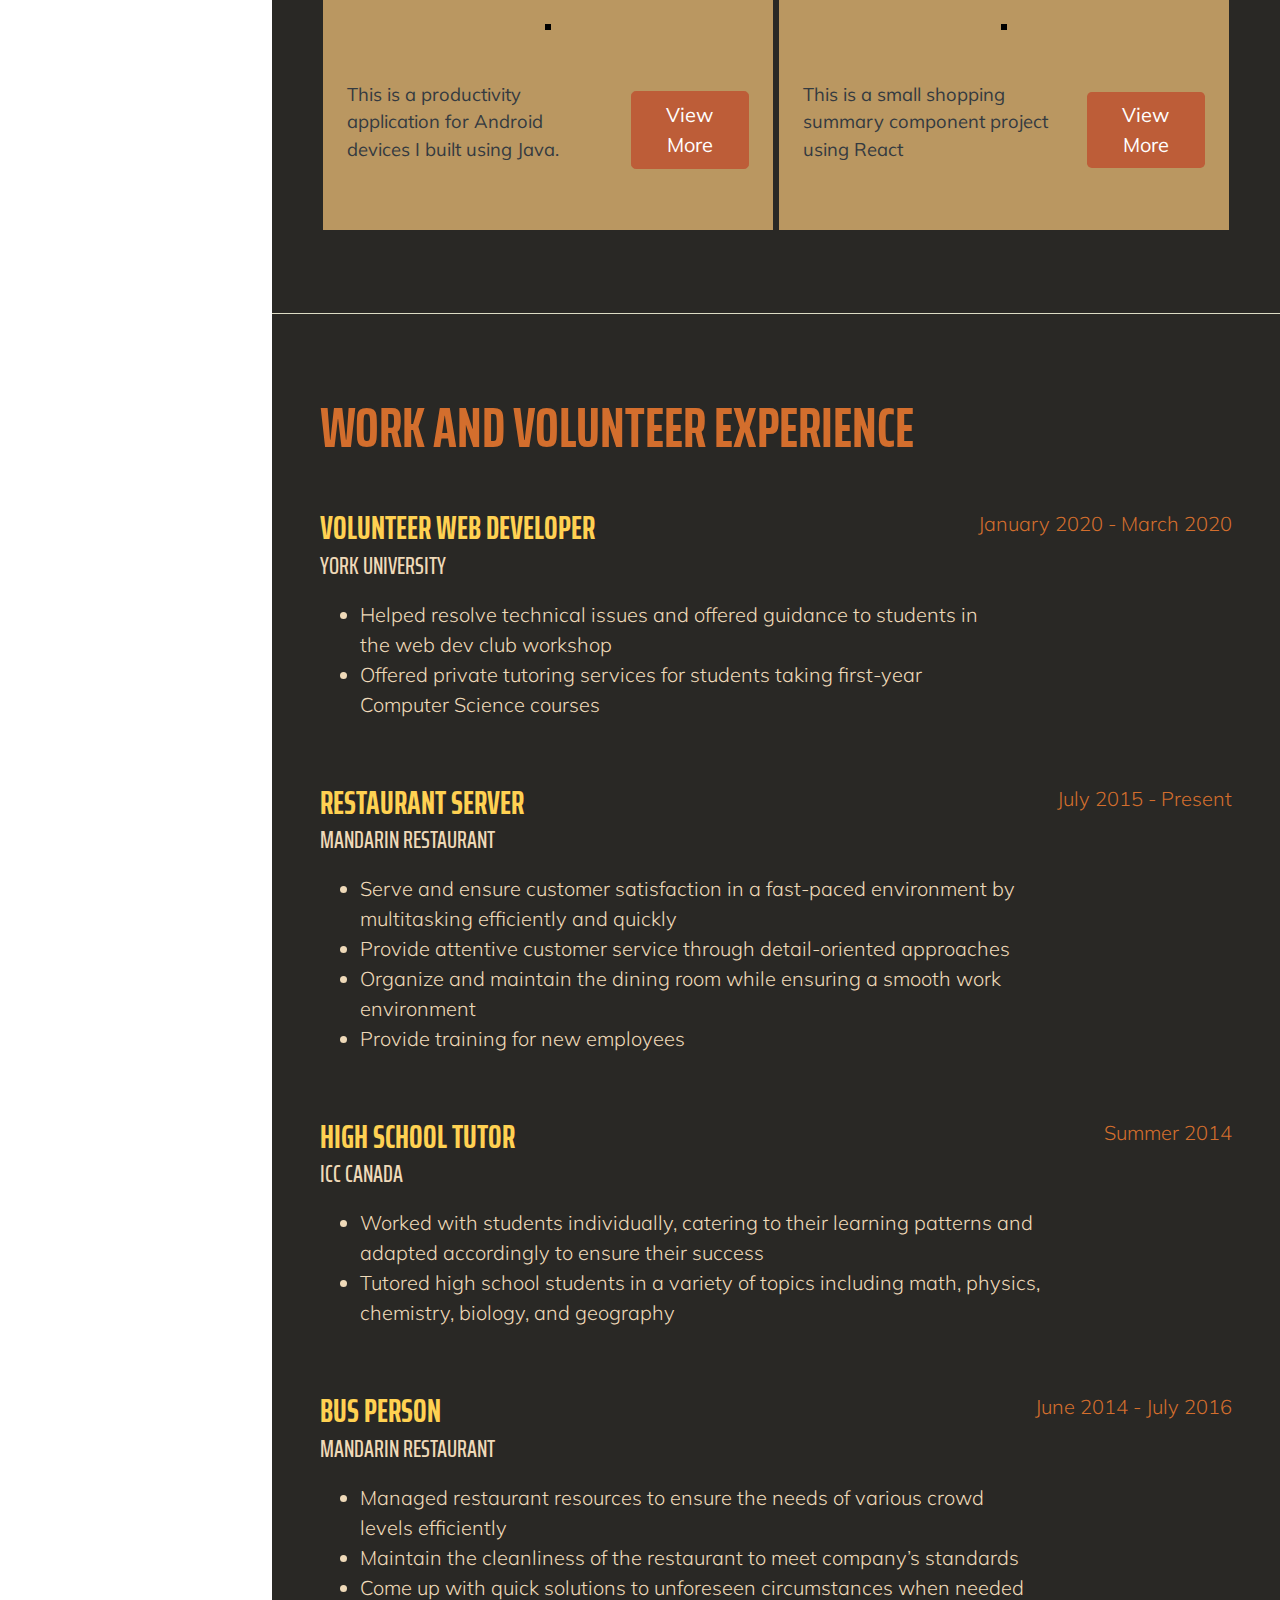
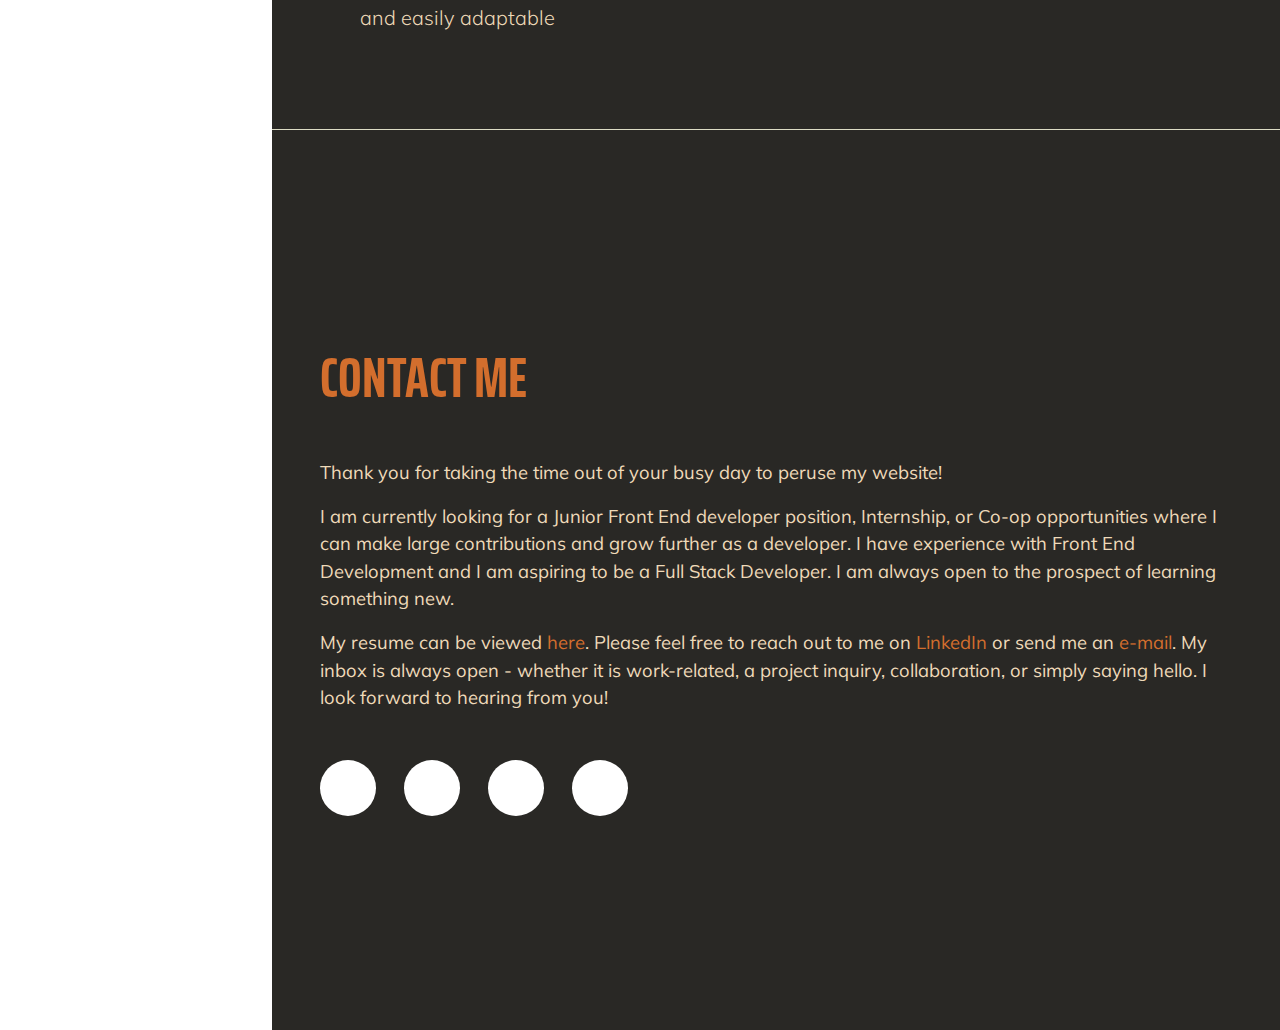
==== commit 68d30d89: "added new skills" ====
--- a/index.html
+++ b/index.html
@@ -170,6 +170,10 @@
                             </li>
                             <li>
                                 <span class="fa-li"><i class="fas fa-check"></i></span>
+                                Node.js
+                            </li>
+                            <li>
+                                <span class="fa-li"><i class="fas fa-check"></i></span>
                                 Java
                             </li>
                             <li>
@@ -207,7 +211,7 @@
                             </li>
                             <li>
                                 <span class="fa-li"><i class="fas fa-check"></i></span>
-                                Moment.js
+                                Express
                             </li>
                         </ul>
                     </div>
@@ -222,6 +226,11 @@
                         <div class="subheading mb-3 text-secondary">Tools & Others</div>
 
                         <ul class="fa-ul mb-3 lead">
+
+                            <li>
+                                <span class="fa-li"><i class="fas fa-check"></i></span>
+                                MongoDB
+                            </li>
                             <li>
                                 <span class="fa-li"><i class="fas fa-check"></i></span>
                                 NPM
